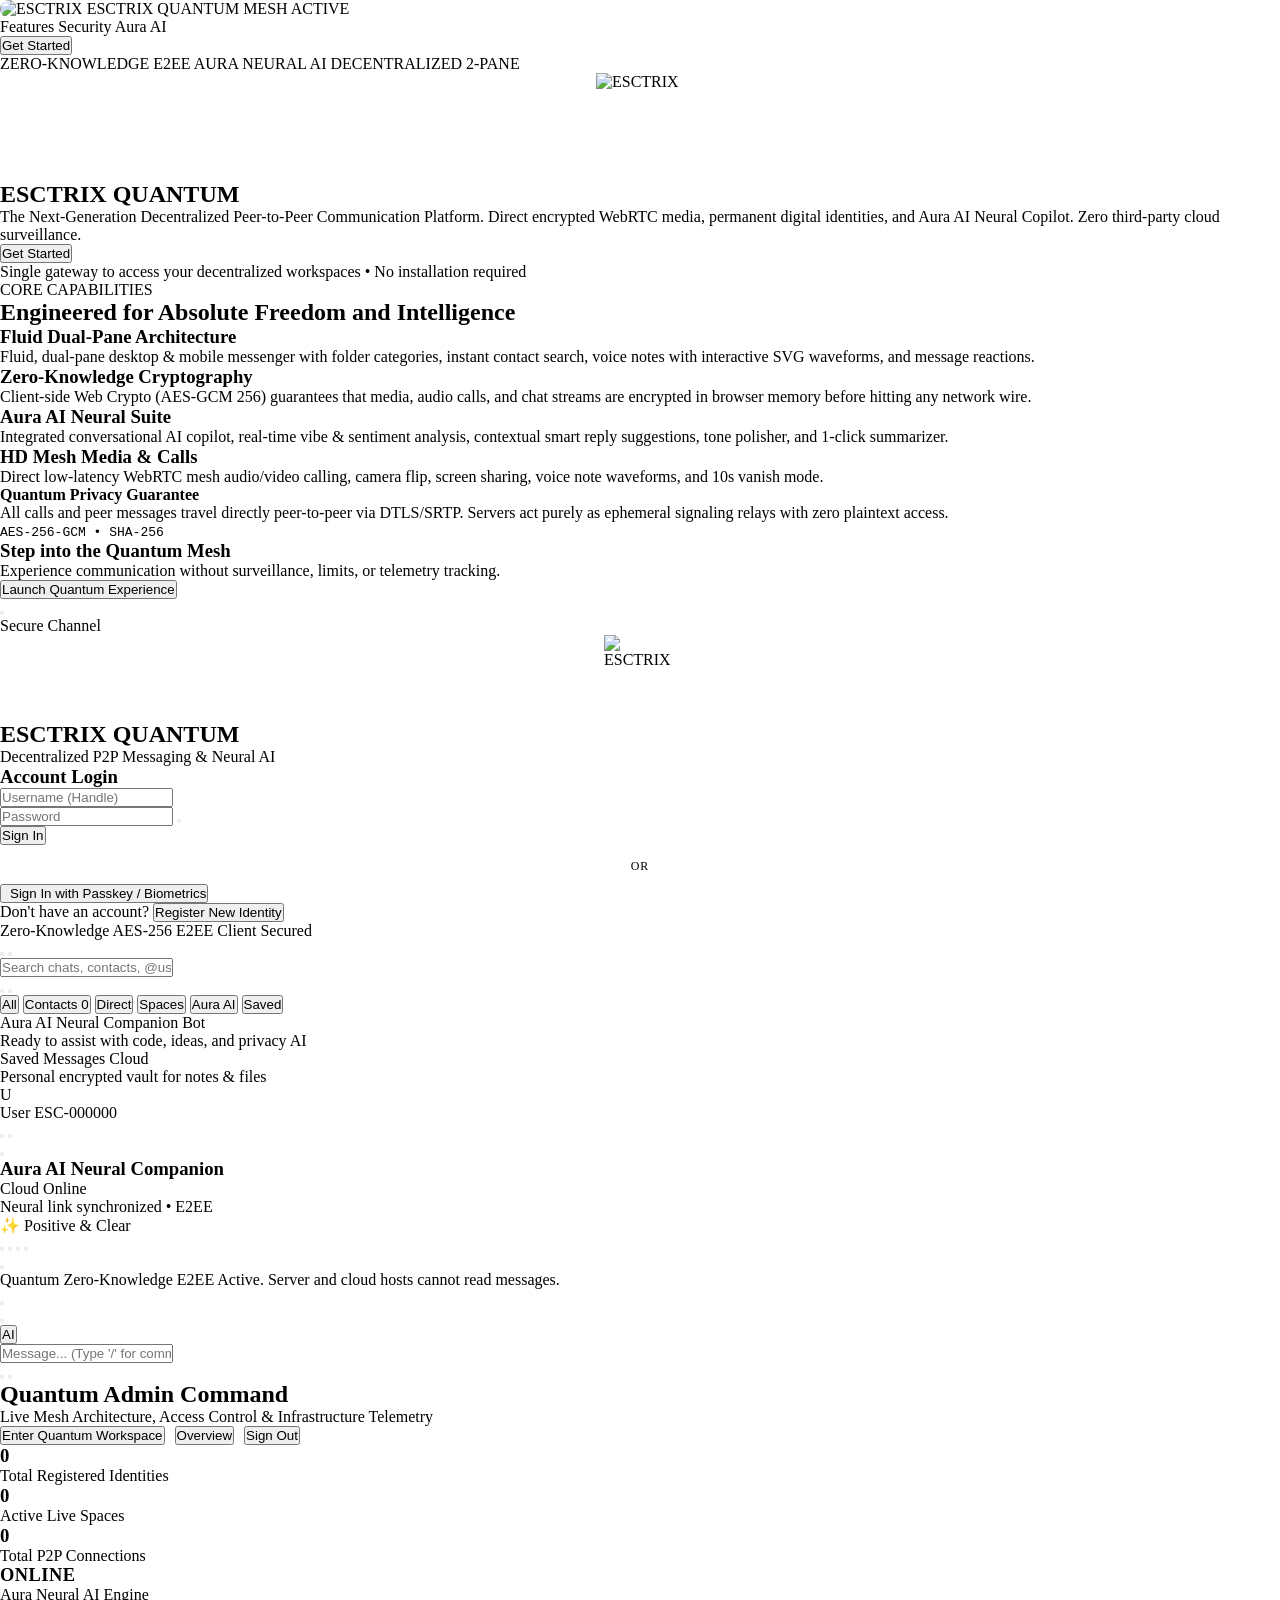
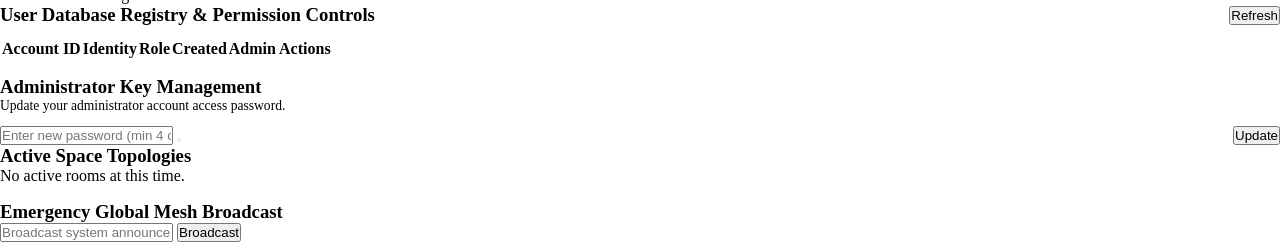
==== frontend/index.html @ 24b8091d "feat: automated instant DOM cache loading, cloud sync indicators, and 24/7 Render keep-alive workflo" ====
<!DOCTYPE html>
<html lang="en">
<head>
    <meta charset="UTF-8">
    <meta name="viewport" content="width=device-width, initial-scale=1.0, maximum-scale=1.0, user-scalable=no, viewport-fit=cover, interactive-widget=resizes-content">
    <title>ESCTRIX Quantum — Futuristic Decentralized P2P Messenger & AI Suite</title>
    <meta name="description" content="ESCTRIX Quantum: Futuristic decentralized peer-to-peer messaging, Zero-Knowledge E2EE, WebRTC audio/video calls, and Aura AI Neural Copilot.">
    <meta name="theme-color" content="#070b14">
    <meta name="apple-mobile-web-app-capable" content="yes">
    <meta name="apple-mobile-web-app-status-bar-style" content="black-translucent">

    <!-- Open Graph & Social Link Sharing Cards -->
    <meta property="og:type" content="website">
    <meta property="og:site_name" content="ESCTRIX Quantum">
    <meta property="og:url" content="https://esctrix.onrender.com/">
    <meta property="og:title" content="ESCTRIX Quantum — Futuristic Decentralized P2P Messenger & AI Suite">
    <meta property="og:description" content="Decentralized peer-to-peer messaging platform with Zero-Knowledge E2EE, WebRTC mesh media, and Aura AI Neural Copilot.">
    <meta property="og:image" content="https://esctrix.onrender.com/static/logo.png">

    <!-- Twitter / X Link Previews -->
    <meta name="twitter:card" content="summary_large_image">
    <meta name="twitter:title" content="ESCTRIX Quantum — Futuristic Decentralized P2P Messenger & AI Suite">
    <meta name="twitter:description" content="Decentralized peer-to-peer messaging platform with Zero-Knowledge E2EE, WebRTC mesh media, and Aura AI Neural Copilot.">
    <meta name="twitter:image" content="https://esctrix.onrender.com/static/logo.png">

    <link rel="stylesheet" href="/static/css/style.css?v=2.3.0">
    <link rel="manifest" href="/manifest.json">
    <script>
        /* ── Automated Self-Healing Cache Cleaner (Purges stale PWA cache on load) ── */
        (function() {
            var CURRENT_VER = '2.3.0-quantum';
            var lastVer = localStorage.getItem('esctrix_cache_ver');
            if (lastVer !== CURRENT_VER) {
                localStorage.setItem('esctrix_cache_ver', CURRENT_VER);
                if (window.caches) {
                    caches.keys().then(function(names) {
                        names.forEach(function(n) { caches.delete(n); });
                    });
                }
                if (navigator.serviceWorker) {
                    navigator.serviceWorker.getRegistrations().then(function(regs) {
                        regs.forEach(function(r) { r.unregister(); });
                    });
                }
            }
        })();
    </script>
    <script src="https://unpkg.com/@phosphor-icons/web"></script>
    <style>
        /* ── Critical In-Head Guard Styles (Prevents FOUC & oversize images) ── */
        *, *::before, *::after { box-sizing: border-box; margin: 0; padding: 0; scrollbar-width: none !important; }
        ::-webkit-scrollbar { display: none !important; width: 0 !important; }
        .hidden { display: none !important; }
        .custom-dialog-modal, .custom-context-menu, .incoming-call-modal, .media-preview-modal, .user-profile-modal, .settings-modal { display: none; }
        img { max-width: 100%; height: auto; }
        a { color: inherit; text-decoration: none; }
        .nav-brand-logo { width: 38px !important; height: 38px !important; border-radius: 10px; object-fit: cover; }
        .intro-logo-halo { width: 88px !important; height: 88px !important; margin: 0 auto 20px; }
        .intro-logo-img { width: 100% !important; height: 100% !important; object-fit: cover; }
        .auth-logo-halo { width: 72px !important; height: 72px !important; margin: 0 auto 14px; }
        .auth-logo-img { width: 100% !important; height: 100% !important; object-fit: cover; }
    </style>
</head>
<body class="quantum-body">
    <!-- Animated Cyber Background Mesh -->
    <div class="background-mesh">
        <div class="cyber-grid-canvas"></div>
        <div class="video-overlay-gradient"></div>
        <div class="blob blob-1"></div>
        <div class="blob blob-2"></div>
        <div class="blob blob-3"></div>
    </div>

    <!-- Global Toast Notification -->
    <div id="toast" class="toast hidden">
        <i class="ph ph-check-circle toast-icon"></i>
        <span id="toast-msg">Notification</span>
    </div>

    <!-- Hidden Media Elements for Calls -->
    <audio id="remote-audio" autoplay hidden></audio>

    <!-- ── Main App Shell ── -->
    <div class="quantum-app-shell">

        <!-- ══════════════════════════════════════════ -->
        <!-- SCREEN 0: INTRODUCTION / HERO SHOWCASE      -->
        <!-- ══════════════════════════════════════════ -->
        <section id="intro-screen" class="screen active">
            <div class="intro-container">
                
                <!-- Intro Navigation Bar -->
                <header class="intro-nav-bar">
                    <div class="intro-nav-brand">
                        <img src="/static/logo.png" alt="ESCTRIX" class="nav-brand-logo">
                        <span class="nav-brand-title">ESCTRIX <span class="quantum-gradient-text">QUANTUM</span></span>
                        <span class="nav-live-pill"><span class="presence-dot online"></span> MESH ACTIVE</span>
                    </div>
                    <div class="intro-nav-links">
                        <a href="#intro-features" class="intro-nav-link"><i class="ph ph-squares-four"></i> Features</a>
                        <a href="#intro-security" class="intro-nav-link"><i class="ph ph-shield-check"></i> Security</a>
                        <a href="#intro-ai" class="intro-nav-link"><i class="ph ph-sparkle"></i> Aura AI</a>
                    </div>
                    <div class="intro-nav-actions">
                        <button id="intro-nav-get-started-btn" class="btn primary-btn btn-sm">
                            <i class="ph ph-rocket-launch"></i> Get Started
                        </button>
                    </div>
                </header>

                <!-- Hero Section -->
                <div class="intro-hero-top">
                    <div class="intro-badge-row">
                        <span class="intro-pill-badge"><i class="ph ph-shield-check"></i> ZERO-KNOWLEDGE E2EE</span>
                        <span class="intro-pill-badge"><i class="ph ph-sparkle"></i> AURA NEURAL AI</span>
                        <span class="intro-pill-badge"><i class="ph ph-layout"></i> DECENTRALIZED 2-PANE</span>
                    </div>

                    <div class="intro-logo-halo">
                        <img src="/static/logo.png" alt="ESCTRIX" class="intro-logo-img">
                    </div>

                    <h1 class="intro-title">ESCTRIX <span class="quantum-gradient-text">QUANTUM</span></h1>
                    <p class="intro-subtitle">
                        The Next-Generation Decentralized Peer-to-Peer Communication Platform.
                        Direct encrypted WebRTC media, permanent digital identities, and Aura AI Neural Copilot.
                        Zero third-party cloud surveillance.
                    </p>

                    <!-- Active User Identity Card (Shown dynamically if authenticated) -->
                    <div id="intro-user-card" class="intro-user-card hidden">
                        <div class="intro-user-avatar" id="intro-user-avatar">U</div>
                        <div class="intro-user-meta">
                            <div class="intro-user-welcome">Active Identity Detected: <strong id="intro-user-displayname">User</strong> (<span id="intro-user-handle">@username</span>)</div>
                            <div class="intro-user-sub">Account ID: <code id="intro-user-accountid">ESC-000000</code> • Session Synchronized</div>
                        </div>
                    </div>

                    <!-- Main Gateway Action Group -->
                    <div class="intro-action-group">
                        <button id="intro-get-started-btn" class="btn primary-btn intro-btn-cta">
                            <i class="ph ph-rocket-launch"></i> <span id="intro-btn-label">Get Started</span>
                        </button>
                        <button id="intro-switch-account-btn" class="btn ghost-btn hidden" style="font-size:0.85rem;">
                            <i class="ph ph-arrows-left-right"></i> Switch Identity
                        </button>
                    </div>
                    <p class="intro-footnote">Single gateway to access your decentralized workspaces • No installation required</p>
                </div>

                <!-- Features Showcase Grid -->
                <div class="intro-section-title" id="intro-features">
                    <span class="badge-pill ai-badge">CORE CAPABILITIES</span>
                    <h2>Engineered for Absolute Freedom and Intelligence</h2>
                </div>

                <div class="intro-features-grid">
                    <div class="intro-feature-card">
                        <div class="feature-icon-box"><i class="ph ph-layout"></i></div>
                        <h3>Fluid Dual-Pane Architecture</h3>
                        <p>Fluid, dual-pane desktop & mobile messenger with folder categories, instant contact search, voice notes with interactive SVG waveforms, and message reactions.</p>
                    </div>
                    <div class="intro-feature-card">
                        <div class="feature-icon-box"><i class="ph ph-lock-key"></i></div>
                        <h3>Zero-Knowledge Cryptography</h3>
                        <p>Client-side Web Crypto (AES-GCM 256) guarantees that media, audio calls, and chat streams are encrypted in browser memory before hitting any network wire.</p>
                    </div>
                    <div class="intro-feature-card" id="intro-ai">
                        <div class="feature-icon-box"><i class="ph ph-sparkle"></i></div>
                        <h3>Aura AI Neural Suite</h3>
                        <p>Integrated conversational AI copilot, real-time vibe & sentiment analysis, contextual smart reply suggestions, tone polisher, and 1-click summarizer.</p>
                    </div>
                    <div class="intro-feature-card" id="intro-security">
                        <div class="feature-icon-box"><i class="ph ph-video-camera"></i></div>
                        <h3>HD Mesh Media & Calls</h3>
                        <p>Direct low-latency WebRTC mesh audio/video calling, camera flip, screen sharing, voice note waveforms, and 10s vanish mode.</p>
                    </div>
                </div>

                <!-- Security & Privacy Architecture Banner -->
                <div class="intro-security-banner">
                    <div class="security-banner-left">
                        <i class="ph ph-shield-check banner-icon"></i>
                        <div>
                            <h4>Quantum Privacy Guarantee</h4>
                            <p>All calls and peer messages travel directly peer-to-peer via DTLS/SRTP. Servers act purely as ephemeral signaling relays with zero plaintext access.</p>
                        </div>
                    </div>
                    <div class="security-banner-badge">
                        <code>AES-256-GCM • SHA-256</code>
                    </div>
                </div>

                <!-- Bottom CTA Footer -->
                <div class="intro-bottom-cta">
                    <h3>Step into the Quantum Mesh</h3>
                    <p>Experience communication without surveillance, limits, or telemetry tracking.</p>
                    <button id="intro-bottom-get-started-btn" class="btn primary-btn intro-btn-cta">
                        <i class="ph ph-rocket-launch"></i> Launch Quantum Experience
                    </button>
                </div>
            </div>
        </section>


        <!-- ══════════════════════════════════════════ -->
        <!-- SCREEN 1: AUTH SCREEN (User / Admin Login)  -->
        <!-- ══════════════════════════════════════════ -->
        <section id="login-screen" class="screen">
            <div class="auth-card glass-panel">
                <div class="auth-top-nav">
                    <button id="auth-back-to-intro-btn" class="icon-btn-round" title="Back to Overview">
                        <i class="ph ph-arrow-left"></i>
                    </button>
                    <div class="auth-top-badge">
                        <span class="presence-dot online"></span> Secure Channel
                    </div>
                </div>

                <div class="auth-brand">
                    <div class="auth-logo-halo">
                        <img src="/static/logo.png" alt="ESCTRIX" class="auth-logo-img">
                    </div>
                    <h2>ESCTRIX <span class="quantum-badge" id="auth-brand-badge">QUANTUM</span></h2>
                    <p id="auth-subtitle" class="muted">Decentralized P2P Messaging & Neural AI</p>
                </div>

                <div class="auth-form-container">
                    <h3 id="auth-title">Account Login</h3>

                    <div class="input-group" id="display-name-group" style="display:none;">
                        <i class="ph ph-identification-card input-icon"></i>
                        <input type="text" id="auth-displayname" placeholder="Enter Display Name" autocomplete="off" class="text-input">
                    </div>

                    <div class="input-group">
                        <i class="ph ph-user input-icon" id="auth-user-icon"></i>
                        <input type="text" id="auth-username" placeholder="Username (Handle)" autocomplete="off" class="text-input">
                    </div>

                    <div class="input-group pwd-input-group">
                        <i class="ph ph-lock-key input-icon"></i>
                        <input type="password" id="auth-password" placeholder="Password" autocomplete="off" class="text-input">
                        <button type="button" id="auth-pwd-toggle" class="pwd-toggle-btn" title="Show/Hide Password" aria-label="Show or hide password">
                            <i class="ph ph-eye"></i>
                        </button>
                    </div>

                    <button id="auth-submit-btn" class="btn primary-btn full-width">
                        <i class="ph ph-sign-in"></i> Sign In
                    </button>

                    <div class="auth-divider" style="display:flex; align-items:center; margin:14px 0 10px; color:var(--text-muted); font-size:0.75rem; text-transform:uppercase; letter-spacing:1px;">
                        <span style="flex:1; height:1px; background:rgba(255,255,255,0.08); margin-right:8px;"></span>
                        <span>OR</span>
                        <span style="flex:1; height:1px; background:rgba(255,255,255,0.08); margin-left:8px;"></span>
                    </div>

                    <button type="button" id="passkey-login-btn" class="btn secondary-btn full-width" style="display:flex; align-items:center; justify-content:center; gap:8px;">
                        <i class="ph ph-fingerprint" style="font-size:1.2rem; color:var(--accent);"></i> Sign In with Passkey / Biometrics
                    </button>

                    <div id="login-error" class="error-msg"></div>

                    <div class="auth-switch-bar" id="auth-switch-bar">
                        <span id="auth-toggle-msg">Don't have an account?</span>
                        <button id="auth-toggle" class="link-btn">Register New Identity</button>
                    </div>

                    <div class="auth-security-notice">
                        <i class="ph ph-shield-check"></i>
                        <span id="auth-security-text">Zero-Knowledge AES-256 E2EE Client Secured</span>
                    </div>
                </div>
            </div>
        </section>


        <!-- ══════════════════════════════════════════ -->
        <!-- SCREEN 2: DUAL-PANE WORKSPACE SHELL        -->
        <!-- ══════════════════════════════════════════ -->
        <section id="dashboard-screen" class="screen">
            <div class="quantum-shell telegram-shell glass-panel">

                <!-- ────────────────────────────────────── -->
                <!-- LEFT PANE: WORKSPACE SIDEBAR           -->
                <!-- ────────────────────────────────────── -->
                <aside class="quantum-sidebar telegram-sidebar" id="telegram-sidebar">
                    <!-- Sidebar Top Header -->
                    <div class="sidebar-header">
                        <button id="drawer-open-btn" class="icon-btn-round" title="Profile & Settings">
                            <i class="ph ph-list"></i>
                        </button>
                        <button id="nav-to-intro-btn" class="icon-btn-round" title="Project Overview / Intro">
                            <i class="ph ph-house"></i>
                        </button>

                        <div class="sidebar-search-box">
                            <i class="ph ph-magnifying-glass search-icon"></i>
                            <input type="text" id="chat-search-input" placeholder="Search chats, contacts, @users...">
                            <button id="search-clear-btn" class="search-clear-btn hidden"><i class="ph ph-x"></i></button>
                        </div>

                        <button id="sidebar-add-friend-btn" class="icon-btn-round accent-pulse" title="Find & Add Friends by Username">
                            <i class="ph ph-user-plus"></i>
                        </button>
                        <button id="new-space-btn" class="icon-btn-round accent" title="Host or Join Space">
                            <i class="ph ph-plus"></i>
                        </button>
                    </div>

                    <!-- Category Tabs (Workspace Folders) -->
                    <div class="quantum-folder-tabs telegram-folder-tabs">
                        <button class="folder-tab active" data-folder="all">All</button>
                        <button class="folder-tab" data-folder="contacts">Contacts <span id="contacts-count-badge" class="tab-count-badge">0</span></button>
                        <button class="folder-tab" data-folder="direct">Direct</button>
                        <button class="folder-tab" data-folder="spaces">Spaces</button>
                        <button class="folder-tab" data-folder="ai">Aura AI</button>
                        <button class="folder-tab" data-folder="saved">Saved</button>
                    </div>

                    <!-- Cloud Connection Notice Banner (when waking from sleep or offline) -->
                    <div id="cloud-connection-banner" class="cloud-connection-banner hidden">
                        <i class="ph ph-lightning pulse-fast"></i>
                        <span id="cloud-banner-msg">Connecting to Quantum Cloud Relay...</span>
                    </div>

                    <!-- Chat Threads List -->
                    <div class="chat-threads-container" id="chat-threads-list">
                        <!-- Pinned: Aura AI Companion Bot -->
                        <div class="chat-thread-item pinned active" id="thread-aura-ai" data-chat-type="ai">
                            <div class="thread-avatar-wrap ai-avatar-glow">
                                <div class="thread-avatar ai-avatar">
                                    <i class="ph ph-sparkle"></i>
                                </div>
                                <span class="presence-dot online"></span>
                            </div>
                            <div class="thread-info">
                                <div class="thread-top-line">
                                    <span class="thread-title">Aura AI Neural Companion</span>
                                    <span class="thread-time">Bot</span>
                                </div>
                                <div class="thread-bottom-line">
                                    <span class="thread-preview">Ready to assist with code, ideas, and privacy</span>
                                    <span class="badge-pill ai-badge">AI</span>
                                </div>
                            </div>
                        </div>

                        <!-- Pinned: Saved Messages (Personal Encrypted Cloud Vault) -->
                        <div class="chat-thread-item pinned" id="thread-saved-messages" data-chat-type="saved">
                            <div class="thread-avatar-wrap">
                                <div class="thread-avatar saved-avatar">
                                    <i class="ph ph-bookmark-simple"></i>
                                </div>
                            </div>
                            <div class="thread-info">
                                <div class="thread-top-line">
                                    <span class="thread-title">Saved Messages</span>
                                    <span class="thread-time">Cloud</span>
                                </div>
                                <div class="thread-bottom-line">
                                    <span class="thread-preview">Personal encrypted vault for notes & files</span>
                                    <i class="ph ph-lock-key" style="font-size:0.8rem; opacity:0.6;"></i>
                                </div>
                            </div>
                        </div>

                        <!-- Dynamic Conversations & Spaces inserted here by JS -->
                        <div id="dynamic-chat-threads"></div>
                    </div>

                    <!-- Sidebar Bottom Quick Bar -->
                    <div class="sidebar-footer">
                        <div class="user-chip" id="footer-user-chip">
                            <div class="user-avatar-small" id="footer-user-avatar">U</div>
                            <div class="user-chip-meta">
                                <span class="user-chip-name" id="footer-user-name">User</span>
                                <span class="user-chip-id" id="footer-user-id">ESC-000000</span>
                            </div>
                        </div>
                        <div class="footer-actions">
                            <button id="footer-settings-btn" class="footer-icon-btn advanced-settings-btn" title="Settings & Advanced Preferences">
                                <i class="ph ph-gear-six settings-gear-icon"></i>
                                <span class="settings-active-dot"></span>
                            </button>
                            <button id="cmd-palette-btn" class="footer-icon-btn" title="Command Palette (Ctrl+K)">
                                <i class="ph ph-command"></i>
                            </button>
                            <button id="admin-panel-btn" class="footer-icon-btn hidden" title="Admin Dashboard">
                                <i class="ph ph-shield-check"></i>
                            </button>
                        </div>
                    </div>
                </aside>


                <!-- ────────────────────────────────────── -->
                <!-- RIGHT PANE: MAIN CHAT INTERFACE       -->
                <!-- ────────────────────────────────────── -->
                <main class="quantum-chat-pane telegram-chat-pane" id="telegram-chat-pane">
                    
                    <!-- Chat View Top Header -->
                    <header class="chat-pane-header">
                        <div class="chat-header-left">
                            <button id="back-to-threads-btn" class="icon-btn-round mobile-back-btn" title="Back to Chats">
                                <i class="ph ph-arrow-left"></i>
                            </button>
                            <div class="chat-active-avatar-wrap">
                                <div class="chat-active-avatar" id="active-chat-avatar">
                                    <i class="ph ph-sparkle"></i>
                                </div>
                                <span class="presence-dot online" id="active-chat-dot"></span>
                            </div>
                            <div class="chat-header-meta">
                                <div class="chat-header-title-row">
                                    <h3 id="active-chat-name">Aura AI Neural Companion</h3>
                                    <div id="cloud-sync-pill" class="cloud-sync-pill connected" title="Cloud Relay Status">
                                        <span class="sync-dot"></span>
                                        <span id="cloud-sync-label">Cloud Online</span>
                                    </div>
                                </div>
                                <div class="chat-header-sub">
                                    <span id="active-chat-status" class="status-sub">Neural link synchronized • E2EE</span>
                                </div>
                            </div>
                        </div>

                        <div class="chat-header-right">
                            <!-- Real-time Sentiment / Vibe Badge -->
                            <div id="vibe-indicator-badge" class="vibe-badge" title="AI Real-Time Vibe & Sentiment">
                                <span id="vibe-emoji">✨</span>
                                <span id="vibe-text">Positive & Clear</span>
                            </div>

                            <button id="audio-call-btn" class="icon-btn-round" title="Start Audio Call">
                                <i class="ph ph-phone"></i>
                            </button>

                            <button id="video-call-btn" class="icon-btn-round" title="Start Video Call">
                                <i class="ph ph-video-camera"></i>
                            </button>

                            <button id="screen-share-btn" class="icon-btn-round" title="Share Screen">
                                <i class="ph ph-monitor-arrow-up"></i>
                            </button>

                            <button id="e2ee-verify-btn" class="icon-btn-round e2ee-btn" title="Zero-Knowledge E2EE Verification">
                                <i class="ph ph-shield-check"></i>
                            </button>

                            <div class="dropdown-wrap">
                                <button id="chat-menu-btn" class="icon-btn-round" title="Chat Options">
                                    <i class="ph ph-dots-three-vertical"></i>
                                </button>
                                <div id="chat-dropdown-menu" class="chat-dropdown hidden">
                                    <button id="menu-peer-profile-btn" class="dropdown-item">
                                        <i class="ph ph-user-circle"></i> <span>View Contact Profile</span>
                                    </button>
                                    <button id="menu-settings-btn" class="dropdown-item">
                                        <i class="ph ph-gear-six"></i> <span>Settings & Profile</span>
                                    </button>
                                    <div class="dropdown-divider" style="height:1px; background:var(--panel-border); margin:4px 0;"></div>
                                    <button id="menu-vanish-btn" class="dropdown-item">
                                        <i class="ph ph-ghost"></i> <span id="menu-vanish-label">Vanish Timer: Off</span>
                                    </button>
                                    <button id="menu-burn-btn" class="dropdown-item text-danger">
                                        <i class="ph ph-fire"></i> <span>Burn Space (Wipe Chat)</span>
                                    </button>
                                    <button id="menu-summarize-btn" class="dropdown-item">
                                        <i class="ph ph-list-bullets"></i> <span>AI Summarize Thread</span>
                                    </button>
                                    <button id="menu-export-btn" class="dropdown-item">
                                        <i class="ph ph-download-simple"></i> <span>Export Chat History</span>
                                    </button>
                                    <button id="menu-clear-btn" class="dropdown-item">
                                        <i class="ph ph-trash"></i> <span>Clear Local View</span>
                                    </button>
                                </div>
                            </div>
                        </div>
                    </header>

                    <!-- Chat Messages Stream -->
                    <div class="chat-messages-viewport" id="messages-viewport">
                        <div class="messages-list" id="messages-list">
                            <!-- Security Beacon Notice -->
                            <div class="message system-bubble">
                                <i class="ph ph-lock-key"></i>
                                <span>Quantum Zero-Knowledge E2EE Active. Server and cloud hosts cannot read messages.</span>
                            </div>
                        </div>

                        <!-- Chat Gating Shield Card (Gated until user is added as friend) -->
                        <div id="chat-gate-card" class="chat-gate-card hidden">
                            <div class="chat-gate-badge"><i class="ph ph-lock-key"></i> Direct Chat Protected</div>
                            <div class="chat-gate-avatar" id="chat-gate-avatar">?</div>
                            <h3 id="chat-gate-name">Peer</h3>
                            <span class="chat-gate-handle" id="chat-gate-handle">@username</span>
                            <p id="chat-gate-desc" class="chat-gate-desc">
                                To protect your privacy and prevent unsolicited messages, you must add this contact to your friends list before direct messaging and calling are unlocked.
                            </p>
                            <div class="chat-gate-actions">
                                <button id="chat-gate-add-btn" class="btn primary-btn pulse-glow">
                                    <i class="ph ph-user-plus"></i> Add Friend to Unlock
                                </button>
                                <button id="chat-gate-profile-btn" class="btn secondary-btn">
                                    <i class="ph ph-identification-card"></i> View Profile
                                </button>
                            </div>
                        </div>
                    </div>

                    <!-- Typing Waveform Indicator -->
                    <div id="typing-indicator" class="typing-indicator hidden">
                        <div class="typing-avatar" id="typing-avatar">P</div>
                        <span id="typing-name">Peer</span> is typing
                        <div class="typing-dots">
                            <span></span><span></span><span></span>
                        </div>
                    </div>

                    <!-- AI Contextual Smart Reply Chips -->
                    <div id="smart-replies" class="smart-replies-bar hidden"></div>

                    <!-- Voice Recording Overlay -->
                    <div id="voice-recording-bar" class="voice-recording-bar hidden">
                        <div class="voice-rec-left">
                            <div class="voice-rec-pulse"></div>
                            <span class="voice-rec-timer" id="voice-rec-timer">0:00</span>
                            <div class="voice-live-waveform">
                                <span></span><span></span><span></span><span></span><span></span>
                            </div>
                            <span class="voice-rec-status" id="voice-rec-status">Recording...</span>
                        </div>
                        <div class="voice-rec-actions">
                            <button id="voice-discard-btn" class="voice-action-btn discard" title="Discard / Cancel Note">
                                <i class="ph ph-trash"></i>
                            </button>
                            <button id="voice-pause-btn" class="voice-action-btn pause" title="Pause / Resume Recording">
                                <i class="ph ph-pause"></i>
                            </button>
                            <button id="voice-preview-btn" class="voice-action-btn preview hidden" title="Listen / Preview Audio">
                                <i class="ph ph-play"></i>
                            </button>
                            <button id="voice-send-btn" class="voice-action-btn send-voice" title="Send Voice Note">
                                <i class="ph ph-paper-plane-right"></i>
                            </button>
                        </div>
                    </div>

                    <!-- File Transfer Progress Bar -->
                    <div id="file-upload-progress" class="file-upload-progress hidden">
                        <div class="progress-label">
                            <span id="progress-filename" class="progress-fn">document.pdf</span>
                            <span id="progress-speed" class="progress-spd">0 KB/s</span>
                        </div>
                        <div class="progress-bar-track">
                            <div id="progress-bar-fill" class="progress-bar-fill"></div>
                        </div>
                        <span id="progress-percent" class="progress-pct">0%</span>
                    </div>

                    <!-- Quoted Message Reply Bar (WA / TG style) -->
                    <div id="reply-preview-bar" class="reply-preview-bar hidden">
                        <div class="reply-preview-border"></div>
                        <div class="reply-preview-content">
                            <span id="reply-preview-sender" class="reply-preview-sender">Replying to Peer</span>
                            <span id="reply-preview-text" class="reply-preview-text">Snippet text</span>
                        </div>
                        <button id="reply-cancel-btn" class="reply-cancel-btn" title="Cancel Reply"><i class="ph ph-x"></i></button>
                    </div>

                    <!-- Bottom Input Bar -->
                    <footer class="chat-input-footer">
                        <input type="file" id="file-input" style="display:none">

                        <!-- Attachment Tools Popover Trigger (IG / WA style) -->
                        <div class="attachment-tools-wrap">
                            <button id="file-btn" class="input-tool-btn" title="Attach Media or Documents">
                                <i class="ph ph-plus"></i>
                            </button>
                            <div id="attachment-popover" class="attachment-popover hidden">
                                <button class="attachment-popover-item" id="attach-media-btn">
                                    <div class="attach-icon-circle attach-media"><i class="ph ph-image"></i></div>
                                    <span>Photos & Videos</span>
                                </button>
                                <button class="attachment-popover-item" id="attach-doc-btn">
                                    <div class="attach-icon-circle attach-doc"><i class="ph ph-file-text"></i></div>
                                    <span>Document / File</span>
                                </button>
                                <button class="attachment-popover-item" id="attach-viewonce-btn">
                                    <div class="attach-icon-circle attach-viewonce"><i class="ph ph-lock-key"></i></div>
                                    <span>View-Once Media 🔒</span>
                                </button>
                                <button class="attachment-popover-item" id="attach-voice-btn">
                                    <div class="attach-icon-circle attach-voice"><i class="ph ph-microphone"></i></div>
                                    <span>Voice Message 🎙️</span>
                                </button>
                            </div>
                        </div>

                        <button id="emoji-picker-btn" class="input-tool-btn" title="Emoji Reactions">
                            <i class="ph ph-smiley"></i>
                        </button>

                        <!-- AI Tools Popover Trigger -->
                        <div class="ai-tools-wrap">
                            <button id="ai-assist-btn" class="ai-magic-btn" title="Aura AI Suite">
                                <i class="ph ph-magic-wand"></i>
                                <span class="ai-label">AI</span>
                            </button>
                            <div id="ai-tools-popover" class="ai-popover hidden">
                                <div class="ai-popover-header">
                                    <i class="ph ph-sparkle"></i> Aura AI Quantum Suite
                                </div>
                                <button class="ai-popover-item" id="ai-tool-polish">
                                    <i class="ph ph-pen-nib"></i>
                                    <div>
                                        <strong>Tone Polisher</strong>
                                        <p>Rewrite draft to Cyberpunk, Executive, or Friendly</p>
                                    </div>
                                </button>
                                <button class="ai-popover-item" id="ai-tool-translate">
                                    <i class="ph ph-translate"></i>
                                    <div>
                                        <strong>Polyglot Translator</strong>
                                        <p>Translate message into 12+ world languages</p>
                                    </div>
                                </button>
                                <button class="ai-popover-item" id="ai-tool-summarize">
                                    <i class="ph ph-list-bullets"></i>
                                    <div>
                                        <strong>Thread Summarizer</strong>
                                        <p>1-Click recap of conversation highlights</p>
                                    </div>
                                </button>
                                <button class="ai-popover-item" id="ai-tool-vibe">
                                    <i class="ph ph-wave-sine"></i>
                                    <div>
                                        <strong>Analyze Chat Vibe</strong>
                                        <p>Deep emotional & urgency sentiment scan</p>
                                    </div>
                                </button>
                            </div>
                        </div>

                        <div class="message-input-box">
                            <input type="text" id="message-input" placeholder="Message... (Type '/' for commands)" autocomplete="off">
                        </div>

                        <button id="voice-note-btn" class="input-tool-btn mic-btn" title="Record Voice Note">
                            <i class="ph ph-microphone"></i>
                        </button>

                        <button id="send-btn" class="send-btn-round" title="Send Message (Enter)">
                            <i class="ph ph-paper-plane-right"></i>
                        </button>
                    </footer>
                </main>
            </div>
        </section>


        <!-- ══════════════════════════════════════════ -->
        <!-- SCREEN 3: ADMIN MODERATION SCREEN         -->
        <!-- ══════════════════════════════════════════ -->
        <section id="admin-screen" class="screen">
            <div class="admin-shell">
                <div class="admin-top-bar">
                    <div>
                        <h2><i class="ph ph-shield-star" style="color:var(--primary)"></i> Quantum Admin Command</h2>
                        <p class="muted">Live Mesh Architecture, Access Control & Infrastructure Telemetry</p>
                    </div>
                    <div style="display:flex; gap:10px; align-items:center;">
                        <button id="admin-enter-chat-btn" class="btn primary-btn">
                            <i class="ph ph-chat-circle-dots"></i> Enter Quantum Workspace
                        </button>
                        <button id="admin-back-intro-btn" class="btn secondary-btn">
                            <i class="ph ph-house"></i> Overview
                        </button>
                        <button id="admin-logout-btn" class="btn danger-btn">
                            <i class="ph ph-power"></i> Sign Out
                        </button>
                    </div>
                </div>

                <div class="stats-grid">
                    <div class="stat-card">
                        <i class="ph ph-users" style="color:var(--accent)"></i>
                        <h3 id="stat-total-users">0</h3>
                        <p>Total Registered Identities</p>
                    </div>
                    <div class="stat-card">
                        <i class="ph ph-broadcast" style="color:var(--primary)"></i>
                        <h3 id="stat-active-hosts">0</h3>
                        <p>Active Live Spaces</p>
                    </div>
                    <div class="stat-card">
                        <i class="ph ph-plugs-connected" style="color:var(--success)"></i>
                        <h3 id="stat-total-connections">0</h3>
                        <p>Total P2P Connections</p>
                    </div>
                    <div class="stat-card">
                        <i class="ph ph-sparkle" style="color:var(--accent)"></i>
                        <h3 id="stat-ai-status" style="font-size:1.15rem; letter-spacing:0.5px;">ONLINE</h3>
                        <p>Aura Neural AI Engine</p>
                    </div>
                </div>

                <div class="admin-grid">
                    <div class="admin-panel" style="grid-column: span 2;">
                        <div style="display:flex; justify-content:space-between; align-items:center; margin-bottom:12px;">
                            <h3><i class="ph ph-address-book"></i> User Database Registry & Permission Controls</h3>
                            <button class="btn secondary-btn btn-sm" onclick="ESCTRIX.admin.fetchStats()"><i class="ph ph-arrows-clockwise"></i> Refresh</button>
                        </div>
                        <div class="table-wrap">
                            <table class="admin-table">
                                <thead>
                                    <tr>
                                        <th>Account ID</th>
                                        <th>Identity</th>
                                        <th>Role</th>
                                        <th>Created</th>
                                        <th style="text-align:right">Admin Actions</th>
                                    </tr>
                                </thead>
                                <tbody id="admin-users-tbody"></tbody>
                            </table>
                        </div>
                    </div>
                </div>

                <div class="admin-grid" style="margin-top:16px;">
                    <div class="admin-panel">
                        <h3><i class="ph ph-key"></i> Administrator Key Management</h3>
                        <p class="muted" style="font-size:0.85rem; margin-bottom:12px;">Update your administrator account access password.</p>
                        <div class="admin-pwd-row" style="display:flex; gap:8px; align-items:center;">
                            <div class="input-group pwd-input-group" style="flex:1; margin-bottom:0;">
                                <i class="ph ph-lock-key input-icon"></i>
                                <input type="password" id="admin-new-password-input" placeholder="Enter new password (min 4 chars)..." class="text-input">
                                <button type="button" id="admin-pwd-toggle" class="pwd-toggle-btn" title="Show/Hide Password" aria-label="Show or hide password">
                                    <i class="ph ph-eye"></i>
                                </button>
                            </div>
                            <button id="admin-change-pwd-btn" class="btn primary-btn"><i class="ph ph-check"></i> Update</button>
                        </div>
                    </div>

                    <div class="admin-panel">
                        <h3><i class="ph ph-broadcast"></i> Active Space Topologies</h3>
                        <ul id="admin-hosts-ul" class="hosts-list">
                            <li class="muted-li">No active rooms at this time.</li>
                        </ul>
                    </div>
                </div>

                <div class="admin-panel broadcast-panel" style="margin-top:16px;">
                    <h3><i class="ph ph-megaphone"></i> Emergency Global Mesh Broadcast</h3>
                    <div class="broadcast-row">
                        <input type="text" id="admin-broadcast-msg" placeholder="Broadcast system announcement to all active rooms..." class="text-input">
                        <button id="admin-broadcast-btn" class="btn warning-btn"><i class="ph ph-paper-plane-right"></i> Broadcast</button>
                    </div>
                </div>
            </div>
        </section>
    </div>


    <!-- ══════════════════════════════════════════ -->
    <!-- ══════════════════════════════════════════ -->
    <!-- QUANTUM USER PROFILE MODAL                 -->
    <!-- ══════════════════════════════════════════ -->
    <div id="user-profile-modal" class="modal hidden">
        <div class="modal-content glass-panel profile-modal-content">
            <div class="modal-top">
                <span class="badge-pill" id="up-badge"><i class="ph ph-user-check"></i> QUANTUM IDENTITY</span>
                <button id="user-profile-close-btn" class="icon-btn-round"><i class="ph ph-x"></i></button>
            </div>
            
            <div class="quantum-profile-card instagram-profile-card">
                <div class="profile-avatar-halo" id="up-avatar-halo">
                    <div class="profile-avatar-main" id="up-avatar">U</div>
                </div>
                <h2 class="profile-display-name" id="up-displayname">User Name</h2>
                <div class="profile-handle-row">
                    <span class="profile-handle" id="up-username">@username</span>
                    <span class="account-id-badge" id="up-account-id">ESC-000000</span>
                </div>
                <p class="profile-bio-text" id="up-bio">Decentralized & Quantum Secured 🚀</p>
                
                <!-- Peer Profile Action Rows -->
                <div id="up-peer-actions" class="up-actions-wrapper full-width">
                    <div class="profile-action-grid">
                        <button id="up-action-dm" class="btn primary-btn btn-sm">
                            <i class="ph ph-chat-circle-dots"></i> <span>Message</span>
                        </button>
                        <button id="up-action-voice" class="btn success-btn btn-sm">
                            <i class="ph ph-phone"></i> <span>Audio</span>
                        </button>
                        <button id="up-action-video" class="btn secondary-btn btn-sm">
                            <i class="ph ph-video-camera"></i> <span>Video</span>
                        </button>
                    </div>

                    <div class="profile-secondary-actions" style="margin-top:8px;">
                        <button id="up-action-add-contact" class="btn ghost-btn btn-sm full-width">
                            <i class="ph ph-user-plus"></i> <span id="up-add-contact-label">Add to Contacts</span>
                        </button>
                    </div>
                </div>

                <!-- Own Profile Action Row (When user views their own profile) -->
                <div id="up-own-actions" class="profile-secondary-actions full-width hidden">
                    <button id="up-own-edit-btn" class="btn primary-btn btn-sm full-width">
                        <i class="ph ph-gear-six"></i> Edit Profile & Settings
                    </button>
                </div>

                <div class="profile-secondary-actions full-width" style="margin-top:8px;">
                    <button id="up-action-share-qr" class="btn ghost-btn btn-sm full-width">
                        <i class="ph ph-qr-code"></i> View QR Nametag
                    </button>
                </div>
            </div>
        </div>
    </div>


    <!-- ══════════════════════════════════════════ -->
    <!-- QUANTUM FIND & ADD FRIENDS MODAL           -->
    <!-- ══════════════════════════════════════════ -->
    <div id="add-friend-modal" class="modal hidden">
        <div class="modal-content glass-panel add-friend-modal-content">
            <div class="modal-top">
                <div class="modal-header-title">
                    <i class="ph ph-user-plus" style="color:var(--accent); font-size:1.4rem;"></i>
                    <h3>Find & Add Friends</h3>
                </div>
                <button id="add-friend-close-btn" class="icon-btn-round"><i class="ph ph-x"></i></button>
            </div>
            
            <p class="muted" style="margin-bottom:14px; font-size:0.85rem; line-height:1.4;">
                Search registered users across the network by username or Quantum ID to add them to your contacts and chat instantly.
            </p>

            <div class="friend-search-bar">
                <i class="ph ph-magnifying-glass search-bar-icon"></i>
                <input type="text" id="add-friend-input" placeholder="Search by @username, name, or ESC ID..." autocomplete="off">
                <button id="add-friend-clear-btn" class="search-clear-btn hidden"><i class="ph ph-x"></i></button>
            </div>

            <!-- Live Search Results Container -->
            <div id="add-friend-results" class="friend-results-container">
                <div class="friend-search-placeholder">
                    <i class="ph ph-users-three" style="font-size:2.4rem; opacity:0.35; margin-bottom:8px; display:block;"></i>
                    <p>Enter a username above to find users</p>
                </div>
            </div>
        </div>
    </div>


    <!-- ══════════════════════════════════════════ -->
    <!-- FRIEND PROFILE PREVIEW & VERIFICATION CARD  -->
    <!-- ══════════════════════════════════════════ -->
    <div id="friend-profile-preview-modal" class="modal hidden">
        <div class="modal-content glass-panel friend-preview-content">
            <div class="friend-preview-banner">
                <div class="preview-badge"><i class="ph ph-shield-check"></i> Identity Verified</div>
                <button id="friend-preview-close-btn" class="icon-btn-round preview-close-btn"><i class="ph ph-x"></i></button>
            </div>
            
            <div class="friend-preview-body">
                <div class="friend-preview-avatar-halo" id="friend-preview-avatar-halo">
                    <div class="friend-preview-avatar" id="friend-preview-avatar">U</div>
                    <span class="preview-presence-dot online" id="friend-preview-presence"></span>
                </div>

                <div class="friend-preview-meta">
                    <h2 class="friend-preview-name" id="friend-preview-name">Display Name</h2>
                    <div class="friend-preview-sub">
                        <span class="friend-preview-handle" id="friend-preview-handle">@username</span>
                        <span class="friend-preview-id-chip" id="friend-preview-id">ESC-000000</span>
                    </div>
                </div>

                <div class="friend-preview-bio-box">
                    <p class="friend-preview-bio" id="friend-preview-bio">Quantum decentralized peer. Zero-knowledge encrypted.</p>
                </div>

                <!-- Network Capability Badges -->
                <div class="friend-preview-badges">
                    <span class="preview-cap-pill"><i class="ph ph-shield-check"></i> Zero-Knowledge E2EE</span>
                    <span class="preview-cap-pill"><i class="ph ph-phone-call"></i> P2P Audio/Video</span>
                    <span class="preview-cap-pill"><i class="ph ph-lightning"></i> Fast Mesh Relay</span>
                </div>

                <!-- Mutual / Added You Notice (Shown if this peer already added user) -->
                <div id="friend-preview-added-you-notice" class="friend-preview-alert hidden">
                    <i class="ph ph-sparkle"></i>
                    <span>This user has already added you! Tap <strong>Add Back</strong> to become mutual friends.</span>
                </div>

                <!-- Profile Action Buttons -->
                <div class="friend-preview-actions">
                    <button id="friend-preview-add-btn" class="btn primary-btn full-width pulse-glow">
                        <i class="ph ph-user-plus"></i> <span id="friend-preview-add-label">Add Friend</span>
                    </button>
                    <button id="friend-preview-chat-btn" class="btn secondary-btn full-width hidden">
                        <i class="ph ph-chat-circle-dots"></i> Message Friend
                    </button>
                </div>
            </div>
        </div>
    </div>


    <!-- ══════════════════════════════════════════ -->
    <!-- QUANTUM QR NAMETAG MODAL                   -->
    <!-- ══════════════════════════════════════════ -->
    <div id="qr-nametag-modal" class="modal hidden">
        <div class="modal-content glass-panel qr-nametag-content">
            <div class="modal-top">
                <h3><i class="ph ph-qr-code" style="color:var(--primary)"></i> Quantum Nametag</h3>
                <button id="qr-nametag-close-btn" class="icon-btn-round"><i class="ph ph-x"></i></button>
            </div>

            <div class="nametag-card" id="nametag-card">
                <div class="nametag-avatar" id="nametag-avatar">U</div>
                <h3 id="nametag-displayname">User Name</h3>
                <span class="nametag-handle" id="nametag-username">@username</span>
                
                <div class="nametag-qr-box">
                    <img id="nametag-qr-img" src="" alt="QR Nametag">
                </div>
                
                <div class="nametag-id-pill">
                    <i class="ph ph-fingerprint"></i> <span id="nametag-account-id">ESC-000000</span>
                </div>
                <p class="nametag-hint">Scan with any QR scanner to connect directly</p>
            </div>

            <div class="modal-actions" style="margin-top:16px; gap:10px;">
                <button id="nametag-copy-link-btn" class="btn primary-btn full-width">
                    <i class="ph ph-copy"></i> Copy Direct Handle Link
                </button>
            </div>
        </div>
    </div>


    <!-- ══════════════════════════════════════════ -->
    <!-- ADVANCED MULTI-TAB SETTINGS SUITE          -->
    <!-- ══════════════════════════════════════════ -->
    <div id="settings-suite-modal" class="modal hidden">
        <div class="modal-content settings-suite-content glass-panel">
            <div class="settings-modal-header">
                <div class="settings-header-left">
                    <button id="settings-back-btn" class="settings-back-btn hidden" title="Back to Settings Overview">
                        <i class="ph ph-caret-left"></i> <span>Settings</span>
                    </button>
                    <div class="settings-header-title">
                        <i class="ph ph-gear-six" id="settings-header-icon" style="color:var(--primary); font-size:1.4rem;"></i>
                        <h3 id="settings-header-text">Settings & Preferences</h3>
                    </div>
                </div>
                <button id="settings-close-btn" class="icon-btn-round"><i class="ph ph-x"></i></button>
            </div>

            <div class="settings-body-layout">
                <!-- Settings Left Nav Tabs (Quick navigation for wide screens) -->
                <nav class="settings-nav-pane">
                    <button class="settings-nav-btn active" data-tab="hub">
                        <i class="ph ph-squares-four"></i> Overview
                    </button>
                    <button class="settings-nav-btn" data-tab="profile">
                        <i class="ph ph-user-circle"></i> Profile & Identity
                    </button>
                    <button class="settings-nav-btn" data-tab="privacy">
                        <i class="ph ph-shield-check"></i> Privacy & Security
                    </button>
                    <button class="settings-nav-btn" data-tab="chats">
                        <i class="ph ph-paint-brush"></i> Chats & Wallpapers
                    </button>
                    <button class="settings-nav-btn" data-tab="notifications">
                        <i class="ph ph-bell-ringing"></i> Sounds & Alerts
                    </button>
                    <button class="settings-nav-btn" data-tab="storage">
                        <i class="ph ph-hard-drives"></i> Data & Storage
                    </button>
                    <button class="settings-nav-btn" data-tab="help" id="settings-help-tab-btn">
                        <i class="ph ph-headset"></i> Help & Contact
                    </button>
                    <button class="settings-nav-btn stealth-admin-tab hidden" data-tab="admin" id="settings-admin-tab-btn">
                        <i class="ph ph-shield-star"></i> Admin Console
                    </button>
                </nav>

                <!-- Settings Content Area -->
                <div class="settings-content-pane">
                    
                    <!-- ── ROOT HUB VIEW: Drill-down Category Menu ── -->
                    <div class="settings-tab-view active" id="tab-hub-view">
                        <div class="settings-hub-profile-card" id="hub-profile-card" data-tab="profile">
                            <div class="hub-avatar-wrap" id="hub-avatar-wrap">
                                <div class="hub-avatar" id="hub-avatar-display">U</div>
                            </div>
                            <div class="hub-profile-info">
                                <h3 id="hub-profile-name">User Name</h3>
                                <span class="hub-profile-handle" id="hub-profile-handle">@username</span>
                                <span class="hub-profile-id" id="hub-profile-id">ESC-000000</span>
                            </div>
                            <button class="hub-edit-btn" title="Edit Profile">
                                <span>Edit</span> <i class="ph ph-caret-right"></i>
                            </button>
                        </div>

                        <div class="settings-hub-options-list">
                            <button class="settings-hub-card" data-tab="profile">
                                <div class="hub-card-icon" style="background:linear-gradient(135deg, rgba(6,214,199,0.2), rgba(59,130,246,0.2)); color:var(--accent);">
                                    <i class="ph ph-user-circle"></i>
                                </div>
                                <div class="hub-card-details">
                                    <span class="hub-card-title">Profile & Identity</span>
                                    <span class="hub-card-desc">Display name, bio, futuristic avatar presets & QR nametag</span>
                                </div>
                                <i class="ph ph-caret-right hub-card-arrow"></i>
                            </button>

                            <button class="settings-hub-card" data-tab="privacy">
                                <div class="hub-card-icon" style="background:linear-gradient(135deg, rgba(139,92,246,0.2), rgba(236,72,153,0.2)); color:#a855f7;">
                                    <i class="ph ph-shield-check"></i>
                                </div>
                                <div class="hub-card-details">
                                    <span class="hub-card-title">Privacy & Security</span>
                                    <span class="hub-card-desc">4-Digit PIN screen lock, read receipts, stealth status, burn timer</span>
                                </div>
                                <i class="ph ph-caret-right hub-card-arrow"></i>
                            </button>

                            <button class="settings-hub-card" data-tab="chats">
                                <div class="hub-card-icon" style="background:linear-gradient(135deg, rgba(16,185,129,0.2), rgba(6,214,199,0.2)); color:#10b981;">
                                    <i class="ph ph-paint-brush"></i>
                                </div>
                                <div class="hub-card-details">
                                    <span class="hub-card-title">Chats & Aesthetics</span>
                                    <span class="hub-card-desc">Theme suite (6 cyber themes), wallpapers, bubble font size, send mode</span>
                                </div>
                                <i class="ph ph-caret-right hub-card-arrow"></i>
                            </button>

                            <button class="settings-hub-card" data-tab="notifications">
                                <div class="hub-card-icon" style="background:linear-gradient(135deg, rgba(245,158,11,0.2), rgba(239,68,68,0.2)); color:#f59e0b;">
                                    <i class="ph ph-bell-ringing"></i>
                                </div>
                                <div class="hub-card-details">
                                    <span class="hub-card-title">Sounds & Alerts</span>
                                    <span class="hub-card-desc">Synthesizer SFX, incoming call ringtones, system toasts</span>
                                </div>
                                <i class="ph ph-caret-right hub-card-arrow"></i>
                            </button>

                            <button class="settings-hub-card" data-tab="storage">
                                <div class="hub-card-icon" style="background:linear-gradient(135deg, rgba(59,130,246,0.2), rgba(99,102,241,0.2)); color:#3b82f6;">
                                    <i class="ph ph-hard-drives"></i>
                                </div>
                                <div class="hub-card-details">
                                    <span class="hub-card-title">Data & Storage</span>
                                    <span class="hub-card-desc">Encrypted local storage meter, cache clear, history reset</span>
                                </div>
                                <i class="ph ph-caret-right hub-card-arrow"></i>
                            </button>

                            <button class="settings-hub-card" data-tab="help">
                                <div class="hub-card-icon" style="background:linear-gradient(135deg, rgba(6,214,199,0.2), rgba(16,185,129,0.2)); color:var(--accent);">
                                    <i class="ph ph-headset"></i>
                                </div>
                                <div class="hub-card-details">
                                    <span class="hub-card-title">Help & Contact Support</span>
                                    <span class="hub-card-desc">Reach Admin Jeyakanthan at esctrix369@gmail.com for user requests & help</span>
                                </div>
                                <i class="ph ph-caret-right hub-card-arrow"></i>
                            </button>

                            <button class="settings-hub-card stealth-admin-tab hidden" data-tab="admin" id="settings-hub-admin-card">
                                <div class="hub-card-icon" style="background:linear-gradient(135deg, rgba(245,158,11,0.25), rgba(251,191,36,0.25)); color:#fbbf24;">
                                    <i class="ph ph-shield-star"></i>
                                </div>
                                <div class="hub-card-details">
                                    <span class="hub-card-title">Admin Command Console</span>
                                    <span class="hub-card-desc">Server telemetry, active mesh spaces, user management</span>
                                </div>
                                <i class="ph ph-caret-right hub-card-arrow"></i>
                            </button>
                        </div>
                    </div>

                    <!-- ── TAB 1: Profile & Identity ── -->
                    <div class="settings-tab-view" id="tab-profile-view">
                        <div class="settings-profile-preview">
                            <div class="settings-avatar-wrap" id="settings-avatar-halo">
                                <div class="settings-avatar" id="settings-avatar-text">U</div>
                                <button class="avatar-upload-btn" id="settings-avatar-upload-btn" title="Upload Profile Picture">
                                    <i class="ph ph-camera"></i>
                                </button>
                                <button class="avatar-cycle-btn" id="settings-avatar-cycle-btn" title="Cycle Color Theme">
                                    <i class="ph ph-palette"></i>
                                </button>
                                <input type="file" id="settings-avatar-file-input" accept="image/*" style="display:none;">
                            </div>
                            <div class="settings-profile-meta">
                                <h3 id="settings-meta-displayname">User Name</h3>
                                <span class="settings-meta-handle" id="settings-meta-username">@username</span>
                                <div class="account-id-chip">
                                    <code>ID: <span id="settings-meta-account-id">ESC-000000</span></code>
                                    <button class="copy-chip-btn" id="settings-copy-id-btn" title="Copy Account ID">
                                        <i class="ph ph-copy"></i>
                                    </button>
                                </div>
                            </div>
                        </div>

                        <!-- Accordion Option 1: Profile Identity Details -->
                        <div class="settings-accordion-item open">
                            <button class="settings-accordion-header" type="button">
                                <div class="acc-header-left">
                                    <i class="ph ph-identification-card acc-icon"></i>
                                    <div class="acc-titles">
                                        <strong>Profile Information</strong>
                                        <span class="acc-desc">Customize your public screen name and bio</span>
                                    </div>
                                </div>
                                <div class="acc-header-right">
                                    <i class="ph ph-caret-down acc-caret"></i>
                                </div>
                            </button>
                            <div class="settings-accordion-body">
                                <div class="settings-form-group">
                                    <label>Display Name</label>
                                    <input type="text" id="settings-input-displayname" class="text-input" placeholder="Enter your display name">
                                </div>

                                <div class="settings-form-group">
                                    <label>Bio / Status Line</label>
                                    <input type="text" id="settings-input-bio" class="text-input" placeholder="Your status or bio line">
                                </div>

                                <div class="settings-action-row" style="margin-top:12px;">
                                    <button id="settings-save-profile-btn" class="btn primary-btn">
                                        <i class="ph ph-floppy-disk"></i> Save Changes
                                    </button>
                                    <button id="settings-my-nametag-btn" class="btn secondary-btn">
                                        <i class="ph ph-qr-code"></i> My QR Nametag
                                    </button>
                                </div>
                            </div>
                        </div>

                        <!-- Accordion Option 2: Futuristic Avatar Presets -->
                        <div class="settings-accordion-item">
                            <button class="settings-accordion-header" type="button">
                                <div class="acc-header-left">
                                    <i class="ph ph-sparkle acc-icon"></i>
                                    <div class="acc-titles">
                                        <strong>Futuristic Avatar Presets</strong>
                                        <span class="acc-desc">Choose from high-tech cyber personas</span>
                                    </div>
                                </div>
                                <div class="acc-header-right">
                                    <i class="ph ph-caret-down acc-caret"></i>
                                </div>
                            </button>
                            <div class="settings-accordion-body">
                                <div style="display:flex; justify-content:space-between; align-items:center; margin-bottom:8px;">
                                    <span style="font-size:0.8rem; font-weight:600; color:var(--text-muted); text-transform:uppercase; letter-spacing:0.5px;">Pick a Cyber Preset:</span>
                                    <button id="settings-avatar-remove-btn" class="text-danger" style="background:none; border:none; font-size:0.75rem; cursor:pointer;" title="Reset to Initial Letter">
                                        <i class="ph ph-trash"></i> Reset to Initial
                                    </button>
                                </div>
                                <div class="avatar-preset-picker" id="avatar-preset-picker">
                                    <!-- Populated dynamically by JS -->
                                </div>
                            </div>
                        </div>
                    </div>

                    <!-- ── TAB 2: Privacy & Security ── -->
                    <div class="settings-tab-view" id="tab-privacy-view">
                        <!-- Accordion Option 1: Read Receipts & Last Seen -->
                        <div class="settings-accordion-item open">
                            <button class="settings-accordion-header" type="button">
                                <div class="acc-header-left">
                                    <i class="ph ph-eye acc-icon"></i>
                                    <div class="acc-titles">
                                        <strong>Presence & Read Receipts</strong>
                                        <span class="acc-desc">Control blue checkmarks and online visibility</span>
                                    </div>
                                </div>
                                <div class="acc-header-right">
                                    <i class="ph ph-caret-down acc-caret"></i>
                                </div>
                            </button>
                            <div class="settings-accordion-body">
                                <div class="settings-row">
                                    <div class="settings-row-info">
                                        <strong>Read Receipts (Blue Ticks ✓✓)</strong>
                                        <p class="muted">Show when messages have been opened and read.</p>
                                    </div>
                                    <label class="switch">
                                        <input type="checkbox" id="pref-read-receipts" checked>
                                        <span class="slider round"></span>
                                    </label>
                                </div>

                                <div class="settings-row" style="margin-top:10px;">
                                    <div class="settings-row-info">
                                        <strong>Last Seen / Online Status</strong>
                                        <p class="muted">Who can see your online status.</p>
                                    </div>
                                    <select id="pref-last-seen" class="settings-select">
                                        <option value="everyone">Everyone</option>
                                        <option value="contacts" selected>My Contacts Only</option>
                                        <option value="nobody">Nobody (Stealth)</option>
                                    </select>
                                </div>
                            </div>
                        </div>

                        <!-- Accordion Option 2: 4-Digit Passcode Screen Lock -->
                        <div class="settings-accordion-item">
                            <button class="settings-accordion-header" type="button">
                                <div class="acc-header-left">
                                    <i class="ph ph-lock-key acc-icon"></i>
                                    <div class="acc-titles">
                                        <strong>4-Digit Passcode Screen Lock</strong>
                                        <span class="acc-desc">Require PIN to open and blur workspace</span>
                                    </div>
                                </div>
                                <div class="acc-header-right">
                                    <i class="ph ph-caret-down acc-caret"></i>
                                </div>
                            </button>
                            <div class="settings-accordion-body">
                                <div class="settings-row">
                                    <div class="settings-row-info">
                                        <strong>Screen Lock Protection</strong>
                                        <p class="muted">Protect chats with instant blur when tab loses focus.</p>
                                    </div>
                                    <button id="setup-passcode-btn" class="btn secondary-btn btn-sm">
                                        <i class="ph ph-key"></i> <span id="passcode-status-label">Setup PIN</span>
                                    </button>
                                </div>
                            </div>
                        </div>

                        <!-- Accordion Option 3: Secret Chat Burn Timer -->
                        <div class="settings-accordion-item">
                            <button class="settings-accordion-header" type="button">
                                <div class="acc-header-left">
                                    <i class="ph ph-fire acc-icon"></i>
                                    <div class="acc-titles">
                                        <strong>Secret Chat Burn Timers</strong>
                                        <span class="acc-desc">Auto-expire and self-destruct messages after read</span>
                                    </div>
                                </div>
                                <div class="acc-header-right">
                                    <i class="ph ph-caret-down acc-caret"></i>
                                </div>
                            </button>
                            <div class="settings-accordion-body">
                                <div class="settings-row">
                                    <div class="settings-row-info">
                                        <strong>Default Vanish Duration</strong>
                                        <p class="muted">Self-destruct timer applied to private conversations.</p>
                                    </div>
                                    <select id="pref-burn-timer" class="settings-select">
                                        <option value="0">Off (Keep history)</option>
                                        <option value="5">5 Seconds (Ultra-Fast)</option>
                                        <option value="10">10 Seconds (Fast)</option>
                                        <option value="30">30 Seconds</option>
                                        <option value="view_once">View-Once 🔒 (Single View Auto-Burn)</option>
                                        <option value="60">1 Minute</option>
                                        <option value="3600">1 Hour</option>
                                        <option value="86400">24 Hours</option>
                                    </select>
                                </div>
                            </div>
                        </div>

                        <!-- Accordion Option: Biometric Passkey / WebAuthn -->
                        <div class="settings-accordion-item">
                            <button class="settings-accordion-header" type="button">
                                <div class="acc-header-left">
                                    <i class="ph ph-fingerprint acc-icon"></i>
                                    <div class="acc-titles">
                                        <strong>Biometric Passkey (WebAuthn)</strong>
                                        <span class="acc-desc">FaceID, TouchID, or Windows Hello instant sign-in</span>
                                    </div>
                                </div>
                                <div class="acc-header-right">
                                    <i class="ph ph-caret-down acc-caret"></i>
                                </div>
                            </button>
                            <div class="settings-accordion-body">
                                <div class="settings-row">
                                    <div class="settings-row-info">
                                        <strong>Hardware Device Passkey</strong>
                                        <p class="muted">Register this device for instant passwordless biometric sign-in.</p>
                                    </div>
                                    <button id="register-passkey-btn" class="btn secondary-btn btn-sm">
                                        <i class="ph ph-fingerprint"></i> <span id="passkey-status-label">Register Passkey</span>
                                    </button>
                                </div>
                            </div>
                        </div>

                        <!-- Accordion Option 4: Active Device Sessions -->
                        <div class="settings-accordion-item">
                            <button class="settings-accordion-header" type="button">
                                <div class="acc-header-left">
                                    <i class="ph ph-devices acc-icon"></i>
                                    <div class="acc-titles">
                                        <strong>Active Web Sessions</strong>
                                        <span class="acc-desc">View and manage connected devices</span>
                                    </div>
                                </div>
                                <div class="acc-header-right">
                                    <i class="ph ph-caret-down acc-caret"></i>
                                </div>
                            </button>
                            <div class="settings-accordion-body">
                                <div id="sessions-container" class="sessions-list">
                                    <div class="session-item current">
                                        <div class="session-icon"><i class="ph ph-desktop"></i></div>
                                        <div class="session-meta">
                                            <strong>Current Web Session (Active)</strong>
                                            <span class="muted" id="current-session-info">Quantum Web Engine • 127.0.0.1</span>
                                        </div>
                                        <span class="badge-pill active-badge">This Device</span>
                                    </div>
                                </div>
                                <button id="terminate-other-sessions-btn" class="btn danger-outline-btn btn-sm" style="margin-top:10px;">
                                    <i class="ph ph-power"></i> Terminate All Other Sessions
                                </button>
                            </div>
                        </div>
                    </div>

                    <!-- ── TAB 3: Chats & Wallpapers ── -->
                    <div class="settings-tab-view" id="tab-chats-view">
                        <!-- Accordion Option 1: App Theme Suite -->
                        <div class="settings-accordion-item open">
                            <button class="settings-accordion-header" type="button">
                                <div class="acc-header-left">
                                    <i class="ph ph-palette acc-icon"></i>
                                    <div class="acc-titles">
                                        <strong>App Aesthetic & Themes</strong>
                                        <span class="acc-desc">6 handcrafted cyberpunk color systems</span>
                                    </div>
                                </div>
                                <div class="acc-header-right">
                                    <i class="ph ph-caret-down acc-caret"></i>
                                </div>
                            </button>
                            <div class="settings-accordion-body">
                                <div class="theme-grid" id="theme-suite-grid">
                                    <div class="theme-card active" data-theme="cyber-obsidian">
                                        <div class="theme-swatch-preview">
                                            <div class="theme-dot" style="background:#060a12;"></div>
                                            <div class="theme-dot" style="background:#8b5cf6;"></div>
                                            <div class="theme-dot" style="background:#06d6c7;"></div>
                                        </div>
                                        <span>Cyber Obsidian</span>
                                    </div>
                                    <div class="theme-card" data-theme="midnight-titanium">
                                        <div class="theme-swatch-preview">
                                            <div class="theme-dot" style="background:#090e17;"></div>
                                            <div class="theme-dot" style="background:#3b82f6;"></div>
                                            <div class="theme-dot" style="background:#38bdf8;"></div>
                                        </div>
                                        <span>Midnight Titanium</span>
                                    </div>
                                    <div class="theme-card" data-theme="aurora-emerald">
                                        <div class="theme-swatch-preview">
                                            <div class="theme-dot" style="background:#03140f;"></div>
                                            <div class="theme-dot" style="background:#10b981;"></div>
                                            <div class="theme-dot" style="background:#34d399;"></div>
                                        </div>
                                        <span>Aurora Emerald</span>
                                    </div>
                                    <div class="theme-card" data-theme="solar-cyberpunk">
                                        <div class="theme-swatch-preview">
                                            <div class="theme-dot" style="background:#0f0a14;"></div>
                                            <div class="theme-dot" style="background:#ec4899;"></div>
                                            <div class="theme-dot" style="background:#f59e0b;"></div>
                                        </div>
                                        <span>Solar Cyberpunk</span>
                                    </div>
                                    <div class="theme-card" data-theme="oled-pitch">
                                        <div class="theme-swatch-preview">
                                            <div class="theme-dot" style="background:#000000;"></div>
                                            <div class="theme-dot" style="background:#a855f7;"></div>
                                            <div class="theme-dot" style="background:#06d6c7;"></div>
                                        </div>
                                        <span>OLED Pitch</span>
                                    </div>
                                    <div class="theme-card" data-theme="nebula-frost">
                                        <div class="theme-swatch-preview">
                                            <div class="theme-dot" style="background:#0e1626;"></div>
                                            <div class="theme-dot" style="background:#6366f1;"></div>
                                            <div class="theme-dot" style="background:#38bdf8;"></div>
                                        </div>
                                        <span>Nebula Frost</span>
                                    </div>
                                </div>
                            </div>
                        </div>

                        <!-- Accordion Option 2: Chat Wallpapers -->
                        <div class="settings-accordion-item">
                            <button class="settings-accordion-header" type="button">
                                <div class="acc-header-left">
                                    <i class="ph ph-image acc-icon"></i>
                                    <div class="acc-titles">
                                        <strong>Chat Wallpapers</strong>
                                        <span class="acc-desc">Atmospheric backdrop for active conversations</span>
                                    </div>
                                </div>
                                <div class="acc-header-right">
                                    <i class="ph ph-caret-down acc-caret"></i>
                                </div>
                            </button>
                            <div class="settings-accordion-body">
                                <div class="wallpaper-grid">
                                    <div class="wallpaper-card active" data-wallpaper="cyber-grid">
                                        <div class="wp-preview wp-cyber"></div>
                                        <span>Cyber Grid</span>
                                    </div>
                                    <div class="wallpaper-card" data-wallpaper="doodle-pattern">
                                        <div class="wp-preview wp-doodle"></div>
                                        <span>Quantum Doodle</span>
                                    </div>
                                    <div class="wallpaper-card" data-wallpaper="oled-black">
                                        <div class="wp-preview wp-oled"></div>
                                        <span>OLED Pitch Black</span>
                                    </div>
                                    <div class="wallpaper-card" data-wallpaper="emerald-matrix">
                                        <div class="wp-preview wp-emerald"></div>
                                        <span>Emerald Matrix</span>
                                    </div>
                                </div>
                            </div>
                        </div>

                        <!-- Accordion Option 3: Typing & Reading Behavior -->
                        <div class="settings-accordion-item">
                            <button class="settings-accordion-header" type="button">
                                <div class="acc-header-left">
                                    <i class="ph ph-text-aa acc-icon"></i>
                                    <div class="acc-titles">
                                        <strong>Input & Typography</strong>
                                        <span class="acc-desc">Enter-to-send key behavior and bubble font size</span>
                                    </div>
                                </div>
                                <div class="acc-header-right">
                                    <i class="ph ph-caret-down acc-caret"></i>
                                </div>
                            </button>
                            <div class="settings-accordion-body">
                                <div class="settings-row">
                                    <div class="settings-row-info">
                                        <strong>Press Enter to Send</strong>
                                        <p class="muted">Enter key sends message; Shift+Enter creates a new line.</p>
                                    </div>
                                    <label class="switch">
                                        <input type="checkbox" id="pref-enter-send" checked>
                                        <span class="slider round"></span>
                                    </label>
                                </div>

                                <div class="settings-row" style="margin-top:10px;">
                                    <div class="settings-row-info">
                                        <strong>Message Font Size</strong>
                                        <p class="muted">Adjust reading size of chat bubbles.</p>
                                    </div>
                                    <select id="pref-font-size" class="settings-select">
                                        <option value="small">Compact</option>
                                        <option value="medium" selected>Standard (15px)</option>
                                        <option value="large">Large (17px)</option>
                                    </select>
                                </div>
                            </div>
                        </div>
                    </div>

                    <!-- ── TAB 4: Sounds & Alerts ── -->
                    <div class="settings-tab-view" id="tab-notifications-view">
                        <div class="settings-accordion-item open">
                            <button class="settings-accordion-header" type="button">
                                <div class="acc-header-left">
                                    <i class="ph ph-speaker-high acc-icon"></i>
                                    <div class="acc-titles">
                                        <strong>Sound Effects & Ringtone</strong>
                                        <span class="acc-desc">Futuristic synthesized audio and call chimes</span>
                                    </div>
                                </div>
                                <div class="acc-header-right">
                                    <i class="ph ph-caret-down acc-caret"></i>
                                </div>
                            </button>
                            <div class="settings-accordion-body">
                                <div class="settings-row">
                                    <div class="settings-row-info">
                                        <strong>Synthesizer SFX Feedback</strong>
                                        <p class="muted">Sci-Fi audio tones for message send and receive.</p>
                                    </div>
                                    <label class="switch">
                                        <input type="checkbox" id="pref-sfx-toggle" checked>
                                        <span class="slider round"></span>
                                    </label>
                                </div>

                                <div class="settings-row" style="margin-top:10px;">
                                    <div class="settings-row-info">
                                        <strong>Incoming Call Ringtone</strong>
                                        <p class="muted">Melodic chime when receiving voice or video calls.</p>
                                    </div>
                                    <label class="switch">
                                        <input type="checkbox" id="pref-ringtone-toggle" checked>
                                        <span class="slider round"></span>
                                    </label>
                                </div>
                            </div>
                        </div>

                        <div class="settings-accordion-item">
                            <button class="settings-accordion-header" type="button">
                                <div class="acc-header-left">
                                    <i class="ph ph-bell-simple-ringing acc-icon"></i>
                                    <div class="acc-titles">
                                        <strong>Notification Banners</strong>
                                        <span class="acc-desc">System toast snippets & privacy mode</span>
                                    </div>
                                </div>
                                <div class="acc-header-right">
                                    <i class="ph ph-caret-down acc-caret"></i>
                                </div>
                            </button>
                            <div class="settings-accordion-body">
                                <div class="settings-row">
                                    <div class="settings-row-info">
                                        <strong>Show Message Previews</strong>
                                        <p class="muted">Display text snippets in notification toasts.</p>
                                    </div>
                                    <label class="switch">
                                        <input type="checkbox" id="pref-preview-toggle" checked>
                                        <span class="slider round"></span>
                                    </label>
                                </div>
                            </div>
                        </div>
                    </div>

                    <!-- ── TAB 5: Data & Storage ── -->
                    <div class="settings-tab-view" id="tab-storage-view">
                        <div class="settings-accordion-item open">
                            <button class="settings-accordion-header" type="button">
                                <div class="acc-header-left">
                                    <i class="ph ph-chart-pie acc-icon"></i>
                                    <div class="acc-titles">
                                        <strong>Encrypted Storage Breakdown</strong>
                                        <span class="acc-desc">Local client storage allocated for mesh data</span>
                                    </div>
                                </div>
                                <div class="acc-header-right">
                                    <i class="ph ph-caret-down acc-caret"></i>
                                </div>
                            </button>
                            <div class="settings-accordion-body">
                                <div class="storage-meter-card">
                                    <div class="storage-meta">
                                        <span>Local Encrypted Storage</span>
                                        <strong id="storage-usage-val">0.4 MB</strong>
                                    </div>
                                    <div class="progress-bar-track" style="margin:10px 0;">
                                        <div class="progress-bar-fill" id="storage-bar-fill" style="width:12%;"></div>
                                    </div>
                                    <span class="muted" style="font-size:0.8rem;">Stores encrypted contact keys, wallpapers, and cached audio notes locally.</span>
                                </div>
                            </div>
                        </div>

                        <div class="settings-accordion-item">
                            <button class="settings-accordion-header" type="button">
                                <div class="acc-header-left">
                                    <i class="ph ph-broom acc-icon"></i>
                                    <div class="acc-titles">
                                        <strong>Storage Maintenance</strong>
                                        <span class="acc-desc">Clear local cache or purge thread logs</span>
                                    </div>
                                </div>
                                <div class="acc-header-right">
                                    <i class="ph ph-caret-down acc-caret"></i>
                                </div>
                            </button>
                            <div class="settings-accordion-body">
                                <div class="settings-action-stack" style="gap:10px; display:flex; flex-direction:column;">
                                    <button id="clear-media-cache-btn" class="btn secondary-btn full-width">
                                        <i class="ph ph-broom"></i> Clear Cached Media & Voice Notes
                                    </button>
                                    <button id="clear-chat-history-btn" class="btn danger-outline-btn full-width">
                                        <i class="ph ph-trash"></i> Clear Local Conversation History
                                    </button>
                                </div>
                            </div>
                        </div>
                    </div>

                    <!-- ── TAB 6: Help & Contact Support ── -->
                    <div class="settings-tab-view" id="tab-help-view">
                        <!-- Admin Profile & Contact Card -->
                        <div class="help-admin-card glass-panel" style="background:linear-gradient(135deg, rgba(6,214,199,0.08), rgba(59,130,246,0.08)); border:1px solid rgba(6,214,199,0.25); border-radius:14px; padding:18px; margin-bottom:18px;">
                            <div style="display:flex; align-items:center; gap:16px; margin-bottom:14px;">
                                <div style="width:56px; height:56px; border-radius:16px; background:linear-gradient(135deg, var(--accent), var(--primary)); display:flex; align-items:center; justify-content:center; color:#0b0f19; font-size:1.8rem; font-weight:800; box-shadow:0 0 20px rgba(6,214,199,0.35); flex-shrink:0;">
                                    <i class="ph ph-shield-check"></i>
                                </div>
                                <div style="flex:1;">
                                    <div style="display:flex; align-items:center; gap:8px;">
                                        <h3 style="margin:0; font-size:1.15rem; font-weight:700; color:var(--text-bright);">Jeyakanthan</h3>
                                        <span style="font-size:0.68rem; font-weight:700; background:rgba(6,214,199,0.18); color:var(--accent); border:1px solid rgba(6,214,199,0.35); padding:2px 7px; border-radius:10px; text-transform:uppercase; letter-spacing:0.05em;">Lead Admin</span>
                                    </div>
                                    <span style="display:block; font-size:0.8rem; color:var(--text-muted); margin-top:2px;">
                                        Creator & System Administrator • ESCTRIX Quantum
                                    </span>
                                    <div style="display:flex; align-items:center; gap:6px; margin-top:6px; font-size:0.75rem; color:#10b981; font-weight:600;">
                                        <span style="width:7px; height:7px; border-radius:50%; background:#10b981; box-shadow:0 0 8px #10b981; display:inline-block;"></span>
                                        Available for user help, custom requests & direct inquiries
                                    </div>
                                </div>
                            </div>

                            <!-- Email Contact Info Pill -->
                            <div style="background:rgba(0,0,0,0.35); border:1px solid rgba(255,255,255,0.08); border-radius:10px; padding:10px 14px; display:flex; align-items:center; justify-content:space-between; flex-wrap:wrap; gap:10px;">
                                <div style="display:flex; align-items:center; gap:10px;">
                                    <i class="ph ph-envelope-simple" style="color:var(--accent); font-size:1.2rem;"></i>
                                    <div>
                                        <div style="font-size:0.7rem; text-transform:uppercase; color:var(--text-muted); font-weight:600; letter-spacing:0.05em;">Official Support Email</div>
                                        <span id="support-email-text" style="font-family:var(--font-mono); font-size:0.88rem; color:var(--text-bright); font-weight:600;">esctrix369@gmail.com</span>
                                    </div>
                                </div>
                                <div style="display:flex; align-items:center; gap:8px;">
                                    <button id="copy-support-email-btn" class="btn secondary-btn" style="padding:6px 12px; font-size:0.78rem;" title="Copy email address to clipboard">
                                        <i class="ph ph-copy"></i> Copy
                                    </button>
                                    <a href="mailto:esctrix369@gmail.com?subject=ESCTRIX%20User%20Support%20Request" class="btn primary-btn" style="padding:6px 14px; font-size:0.78rem; text-decoration:none; display:inline-flex; align-items:center; gap:6px;">
                                        <i class="ph ph-paper-plane-tilt"></i> Email Admin
                                    </a>
                                </div>
                            </div>
                        </div>

                        <!-- Quick Request / Help Form Accordion -->
                        <div class="settings-accordion-item open">
                            <button class="settings-accordion-header" type="button">
                                <div class="acc-header-left">
                                    <i class="ph ph-paper-plane-right acc-icon" style="color:var(--accent)"></i>
                                    <div class="acc-titles">
                                        <strong>Submit Support Request</strong>
                                        <span class="acc-desc">Compose an inquiry or feature request directly to Jeyakanthan</span>
                                    </div>
                                </div>
                                <div class="acc-header-right">
                                    <i class="ph ph-caret-down acc-caret"></i>
                                </div>
                            </button>
                            <div class="settings-accordion-body">
                                <div class="settings-form-group">
                                    <label>Request Category</label>
                                    <select id="support-request-category" class="text-input">
                                        <option value="General Help & Inquiries">General Help & Inquiries</option>
                                        <option value="1-on-1 Calling & Audio/Video Support">1-on-1 Calling & Audio/Video Support</option>
                                        <option value="Chat & Contacts Syncing">Chat & Contacts Syncing</option>
                                        <option value="Feature Request & Improvement">Feature Request & Improvement</option>
                                        <option value="Bug Report / Technical Issue">Bug Report / Technical Issue</option>
                                        <option value="Security & Encryption Question">Security & Encryption Question</option>
                                    </select>
                                </div>

                                <div class="settings-form-group">
                                    <label>Subject / Topic</label>
                                    <input type="text" id="support-request-subject" class="text-input" placeholder="e.g. Help with video calling over mobile network">
                                </div>

                                <div class="settings-form-group">
                                    <label>Your Message / Issue Details</label>
                                    <textarea id="support-request-message" class="text-input" rows="4" style="resize:vertical; min-height:85px;" placeholder="Describe how we can assist you..."></textarea>
                                </div>

                                <div style="display:flex; justify-content:flex-end; gap:10px; margin-top:12px;">
                                    <button id="support-submit-btn" class="btn primary-btn" style="display:flex; align-items:center; gap:6px;">
                                        <i class="ph ph-paper-plane-tilt"></i> Send to esctrix369@gmail.com
                                    </button>
                                </div>
                            </div>
                        </div>

                        <!-- FAQ & Self-Help Guides Accordion -->
                        <div class="settings-accordion-item">
                            <button class="settings-accordion-header" type="button">
                                <div class="acc-header-left">
                                    <i class="ph ph-book-open acc-icon" style="color:#a855f7;"></i>
                                    <div class="acc-titles">
                                        <strong>Frequently Asked Questions</strong>
                                        <span class="acc-desc">Instant answers to common platform questions</span>
                                    </div>
                                </div>
                                <div class="acc-header-right">
                                    <i class="ph ph-caret-down acc-caret"></i>
                                </div>
                            </button>
                            <div class="settings-accordion-body" style="font-size:0.85rem; line-height:1.6; color:var(--text-muted);">
                                <div style="margin-bottom:14px;">
                                    <strong style="color:var(--text-bright); display:block; margin-bottom:3px;">📞 How do I make 1-on-1 audio/video calls?</strong>
                                    Add the user to your Contacts first. Once added, open their chat thread and click the Phone or Video icon in the top header to initiate direct WebRTC calling.
                                </div>
                                <div style="margin-bottom:14px;">
                                    <strong style="color:var(--text-bright); display:block; margin-bottom:3px;">👥 How do I find and add friends?</strong>
                                    Click the Search bar or QR icon in the top navigation bar. Enter the user's `@username`, view their profile card, and click "Add Friend".
                                </div>
                                <div style="margin-bottom:14px;">
                                    <strong style="color:var(--text-bright); display:block; margin-bottom:3px;">🔒 Is my communication encrypted?</strong>
                                    Yes. ESCTRIX uses Zero-Knowledge end-to-end encryption with client-side WebRTC DTLS/SRTP media channels and AES-GCM 256-bit cryptography.
                                </div>
                                <div>
                                    <strong style="color:var(--text-bright); display:block; margin-bottom:3px;">🤖 How do I use Aura AI?</strong>
                                    Click on "Aura AI Neural Companion" in your chat list to ask coding questions, summarize messages, analyze sentiment, or translate text across languages.
                                </div>
                            </div>
                        </div>
                    </div>

                    <!-- ── TAB 7: Stealth Admin Console ── -->
                    <div class="settings-tab-view" id="tab-admin-view">
                        <div class="settings-accordion-item open">
                            <button class="settings-accordion-header" type="button">
                                <div class="acc-header-left">
                                    <i class="ph ph-shield-star acc-icon" style="color:var(--primary)"></i>
                                    <div class="acc-titles">
                                        <strong>Administrator Command Center</strong>
                                        <span class="acc-desc">Restricted portal for system telemetry and management</span>
                                    </div>
                                </div>
                                <div class="acc-header-right">
                                    <i class="ph ph-caret-down acc-caret"></i>
                                </div>
                            </button>
                            <div class="settings-accordion-body">
                                <p class="muted" style="font-size:0.85rem; margin-bottom:14px;">
                                    Full telemetry instrumentation, active peer spaces, and user administration are available in the master console.
                                </p>
                                <button id="settings-open-admin-screen-btn" class="btn primary-btn full-width">
                                    <i class="ph ph-shield-star"></i> Open Full Admin Command Portal
                                </button>
                            </div>
                        </div>
                    </div>

                </div>
            </div>

            <!-- Settings Footer -->
            <div class="settings-footer">
                <button id="settings-logout-btn" class="btn danger-btn btn-sm">
                    <i class="ph ph-power"></i> Log Out
                </button>
            </div>
        </div>
    </div>


    <!-- ══════════════════════════════════════════ -->
    <!-- PASSCODE SCREEN LOCK OVERLAY               -->
    <!-- ══════════════════════════════════════════ -->
    <div id="passcode-lock-overlay" class="passcode-overlay hidden">
        <div class="passcode-card glass-panel">
            <div class="passcode-icon">
                <i class="ph ph-lock-key"></i>
            </div>
            <h2>Quantum Screen Lock</h2>
            <p class="muted">Enter your 4-digit security PIN to unlock session</p>
            
            <div class="pin-dots-row" id="pin-dots-row">
                <span class="pin-dot"></span>
                <span class="pin-dot"></span>
                <span class="pin-dot"></span>
                <span class="pin-dot"></span>
            </div>

            <div class="pin-keypad">
                <button class="pin-key" data-digit="1">1</button>
                <button class="pin-key" data-digit="2">2</button>
                <button class="pin-key" data-digit="3">3</button>
                <button class="pin-key" data-digit="4">4</button>
                <button class="pin-key" data-digit="5">5</button>
                <button class="pin-key" data-digit="6">6</button>
                <button class="pin-key" data-digit="7">7</button>
                <button class="pin-key" data-digit="8">8</button>
                <button class="pin-key" data-digit="9">9</button>
                <button class="pin-key clear" id="pin-clear-btn"><i class="ph ph-backspace"></i></button>
                <button class="pin-key" data-digit="0">0</button>
                <button class="pin-key unlock" id="pin-enter-btn"><i class="ph ph-check"></i></button>
            </div>

            <div id="pin-error-msg" class="error-msg" style="margin-top:10px;"></div>
        </div>
    </div>


    <!-- ══════════════════════════════════════════ -->
    <!-- NEW SPACE / DIRECT CONNECT MODAL           -->
    <!-- ══════════════════════════════════════════ -->
    <div id="new-space-modal" class="modal hidden">
        <div class="modal-content glass-panel" style="max-width:440px;">
            <div class="modal-top">
                <h3><i class="ph ph-broadcast" style="color:var(--primary)"></i> Connect to P2P Space</h3>
                <button id="new-space-close-btn" class="icon-btn-round"><i class="ph ph-x"></i></button>
            </div>

            <div class="tab-bar">
                <button id="tab-host" class="tab-btn active-tab"><i class="ph ph-broadcast"></i> Host Space</button>
                <button id="tab-join" class="tab-btn"><i class="ph ph-link-simple"></i> Join Space</button>
            </div>

            <!-- Host Setup View -->
            <div id="host-setup" class="space-tab-pane">
                <p class="muted">Start a secure peer-to-peer room with custom name & PIN.</p>
                <div class="input-group" style="margin-top:14px;">
                    <i class="ph ph-text-t input-icon"></i>
                    <input type="text" id="host-space-name" placeholder="Space Name (e.g. CyberRoom)" autocomplete="off" class="text-input">
                </div>
                <div class="input-group">
                    <i class="ph ph-key input-icon"></i>
                    <input type="text" id="host-pin" maxlength="4" placeholder="Optional 4-Digit PIN" autocomplete="off" class="text-input">
                </div>
                <button id="start-host-btn" class="btn primary-btn full-width" style="margin-top:12px;">
                    <i class="ph ph-rocket-launch"></i> Launch Space
                </button>
                <div id="host-error" class="error-msg"></div>
            </div>

            <!-- Host Waiting View (Active Space) -->
            <div id="host-waiting" class="space-tab-pane" style="display:none; text-align:center;">
                <h4 style="color:var(--success)">Your Space is Active</h4>
                <p class="muted">Share the QR code or your space name with peers.</p>
                <div class="qr-container">
                    <img id="qr-code-img" src="" alt="QR Code">
                </div>
                <div class="pin-display">
                    <span class="pin-label">Room PIN</span>
                    <div class="pin-code" id="display-pin">----</div>
                </div>
                <p class="muted" style="margin-top:10px; font-size:0.85rem;">Space: <strong id="my-space-name" style="color:var(--accent)"></strong></p>
                <button id="stop-host-btn" class="btn danger-outline-btn full-width" style="margin-top:14px;">
                    <i class="ph ph-x-circle"></i> Close Space
                </button>
            </div>

            <!-- Join Space View -->
            <div id="client-setup" class="space-tab-pane" style="display:none;">
                <p class="muted">Enter space name or peer account handle to join.</p>
                <div class="input-group" style="margin-top:14px;">
                    <i class="ph ph-users input-icon"></i>
                    <input type="text" id="join-space-name" placeholder="Space Name or Account ID" autocomplete="off" class="text-input">
                </div>
                <div class="input-group">
                    <i class="ph ph-key input-icon"></i>
                    <input type="text" id="join-pin" maxlength="4" placeholder="Host PIN (If required)" autocomplete="off" class="text-input">
                </div>
                <button id="connect-btn" class="btn primary-btn full-width" style="margin-top:12px;">
                    <i class="ph ph-plugs-connected"></i> Connect
                </button>
                <div id="auth-error" class="error-msg"></div>
            </div>
        </div>
    </div>


    <!-- ══════════════════════════════════════════ -->
    <!-- INTERACTIVE COMMAND PALETTE (Ctrl+K or /)  -->
    <!-- ══════════════════════════════════════════ -->
    <div id="cmd-palette-modal" class="modal hidden">
        <div class="modal-content cmd-palette-content glass-panel">
            <div class="cmd-input-row">
                <i class="ph ph-command"></i>
                <input type="text" id="cmd-palette-input" placeholder="Type a command or search action (/ai, /call, /polish, /burn)...">
                <button id="cmd-palette-close" class="icon-btn-round"><i class="ph ph-x"></i></button>
            </div>
            <div class="cmd-list" id="cmd-list">
                <div class="cmd-item" data-cmd="/ai">
                    <i class="ph ph-sparkle"></i>
                    <div class="cmd-item-info">
                        <strong>/ai [prompt]</strong>
                        <span>Ask Aura AI anything right here</span>
                    </div>
                    <span class="cmd-badge">Prompt</span>
                </div>
                <div class="cmd-item" data-cmd="/polish">
                    <i class="ph ph-pen-nib"></i>
                    <div class="cmd-item-info">
                        <strong>/polish [text]</strong>
                        <span>Rewrite draft to Cyberpunk or Executive</span>
                    </div>
                    <span class="cmd-badge">Rewrite</span>
                </div>
                <div class="cmd-item" data-cmd="/translate">
                    <i class="ph ph-translate"></i>
                    <div class="cmd-item-info">
                        <strong>/translate [lang]</strong>
                        <span>Instant multi-language translation</span>
                    </div>
                    <span class="cmd-badge">Language</span>
                </div>
                <div class="cmd-item" data-cmd="/summarize">
                    <i class="ph ph-list-bullets"></i>
                    <div class="cmd-item-info">
                        <strong>/summarize</strong>
                        <span>Generate bullet-point recap of chat</span>
                    </div>
                    <span class="cmd-badge">AI</span>
                </div>
                <div class="cmd-item" data-cmd="/call">
                    <i class="ph ph-phone"></i>
                    <div class="cmd-item-info">
                        <strong>/call</strong>
                        <span>Initiate WebRTC audio or video call</span>
                    </div>
                    <span class="cmd-badge">P2P</span>
                </div>
                <div class="cmd-item" data-cmd="/vanish">
                    <i class="ph ph-ghost"></i>
                    <div class="cmd-item-info">
                        <strong>/vanish</strong>
                        <span>Toggle 10-second self-destructing messages</span>
                    </div>
                    <span class="cmd-badge">Privacy</span>
                </div>
                <div class="cmd-item" data-cmd="/burn">
                    <i class="ph ph-fire"></i>
                    <div class="cmd-item-info">
                        <strong>/burn</strong>
                        <span>Permanently wipe chat history for all</span>
                    </div>
                    <span class="cmd-badge danger">Wipe</span>
                </div>
                <div class="cmd-item" data-cmd="/export">
                    <i class="ph ph-download-simple"></i>
                    <div class="cmd-item-info">
                        <strong>/export</strong>
                        <span>Export encrypted chat log to JSON</span>
                    </div>
                    <span class="cmd-badge">Backup</span>
                </div>
            </div>
        </div>
    </div>


    <!-- ══════════════════════════════════════════ -->
    <!-- AI TONE POLISHER MODAL                     -->
    <!-- ══════════════════════════════════════════ -->
    <div id="ai-polish-modal" class="modal hidden">
        <div class="modal-content glass-panel" style="max-width:440px;">
            <div class="modal-top">
                <h3><i class="ph ph-pen-nib" style="color:var(--primary)"></i> Aura AI Tone Polisher</h3>
                <button id="ai-polish-close-btn" class="icon-btn-round"><i class="ph ph-x"></i></button>
            </div>
            <div class="polish-form">
                <label>Draft Message</label>
                <textarea id="ai-polish-input" rows="3" class="text-input" placeholder="Type or paste draft here..."></textarea>

                <label style="margin-top:12px;">Choose Target Tone</label>
                <div class="tone-buttons-grid">
                    <button class="tone-btn active" data-tone="cyberpunk">⚡ Cyberpunk</button>
                    <button class="tone-btn" data-tone="executive">👔 Executive</button>
                    <button class="tone-btn" data-tone="friendly">✨ Friendly</button>
                    <button class="tone-btn" data-tone="concise">🎯 Concise</button>
                </div>

                <div id="ai-polish-output-wrap" class="hidden" style="margin-top:14px;">
                    <label>Polished Result</label>
                    <div class="polished-result-box" id="ai-polish-output"></div>
                    <button id="apply-polished-btn" class="btn primary-btn full-width" style="margin-top:8px;">
                        <i class="ph ph-check"></i> Insert into Chat Input
                    </button>
                </div>

                <button id="execute-polish-btn" class="btn primary-btn full-width" style="margin-top:12px;">
                    <i class="ph ph-magic-wand"></i> Transform Tone
                </button>
            </div>
        </div>
    </div>


    <!-- ══════════════════════════════════════════ -->
    <!-- AI TRANSLATION MODAL                       -->
    <!-- ══════════════════════════════════════════ -->
    <div id="ai-translate-modal" class="modal hidden">
        <div class="modal-content glass-panel" style="max-width:420px;">
            <div class="modal-top">
                <h3><i class="ph ph-translate" style="color:var(--accent)"></i> Polyglot Translator</h3>
                <button id="ai-translate-close-btn" class="icon-btn-round"><i class="ph ph-x"></i></button>
            </div>
            <div class="translate-form">
                <label>Target Language</label>
                <select id="translate-lang-select" class="text-input" style="margin-bottom:12px;">
                    <option value="es">Spanish (Español)</option>
                    <option value="fr">French (Français)</option>
                    <option value="de">German (Deutsch)</option>
                    <option value="ta">Tamil (தமிழ்)</option>
                    <option value="hi">Hindi (हिन्दी)</option>
                    <option value="ja">Japanese (日本語)</option>
                    <option value="zh">Chinese (中文)</option>
                    <option value="ar">Arabic (العربية)</option>
                    <option value="ru">Russian (Русский)</option>
                    <option value="pt">Portuguese (Português)</option>
                    <option value="it">Italian (Italiano)</option>
                    <option value="en">English</option>
                </select>

                <label>Text to Translate</label>
                <textarea id="ai-translate-input" rows="3" class="text-input" placeholder="Type text to translate..."></textarea>

                <div id="ai-translate-output-wrap" class="hidden" style="margin-top:14px;">
                    <label>Translation</label>
                    <div class="polished-result-box" id="ai-translate-output"></div>
                    <button id="apply-translated-btn" class="btn primary-btn full-width" style="margin-top:8px;">
                        <i class="ph ph-paper-plane-right"></i> Send Translated
                    </button>
                </div>

                <button id="execute-translate-btn" class="btn primary-btn full-width" style="margin-top:12px;">
                    <i class="ph ph-translate"></i> Translate
                </button>
            </div>
        </div>
    </div>


    <!-- ══════════════════════════════════════════ -->
    <!-- WEBRTC VIDEO CALL OVERLAY                  -->
    <!-- ══════════════════════════════════════════ -->
    <div id="video-overlay" class="video-overlay hidden">
        <div id="group-video-grid" class="group-video-grid" data-count="0"></div>
        <video id="local-video" class="local-video" autoplay playsinline muted></video>
        
        <div class="video-info-bar">
            <span id="video-peer-name">Peer</span>
            <span class="call-duration" id="call-timer">00:00</span>
            <button id="e2ee-call-verify-btn" class="icon-btn" title="Verify Security" style="margin-left:auto; background:rgba(16,185,129,0.15); color:#10b981; border:1px solid rgba(16,185,129,0.3); width:34px; height:34px; font-size:0.95rem;">
                <i class="ph ph-shield-check"></i>
            </button>
            <button id="call-minimize-btn" class="icon-btn" title="Minimize Call (Picture-in-Picture)" style="background:rgba(255,255,255,0.12); color:#fff; border:1px solid rgba(255,255,255,0.2); width:34px; height:34px; font-size:0.95rem;">
                <i class="ph ph-arrows-in-simple"></i>
            </button>
        </div>

        <!-- Outgoing Call / Ringing Card (WA / TG / IG style) -->
        <div id="outgoing-call-card" class="outgoing-call-card hidden">
            <div class="outgoing-avatar-wrap">
                <div class="outgoing-ripple ring-1"></div>
                <div class="outgoing-ripple ring-2"></div>
                <div class="outgoing-avatar" id="outgoing-avatar">P</div>
            </div>
            <h3 id="outgoing-peer-name" class="outgoing-peer-name">Peer</h3>
            <span id="outgoing-status" class="outgoing-status">Calling...</span>
            <div class="outgoing-encryption-badge">
                <i class="ph ph-shield-check"></i> Zero-Knowledge E2EE Mesh Stream
            </div>
        </div>

        <div class="video-controls">
            <button id="switch-speaker-btn" class="vc-btn" title="Toggle Speaker"><i class="ph ph-speaker-high"></i></button>
            <button id="mute-btn" class="vc-btn" title="Mute/Unmute Mic"><i class="ph ph-microphone"></i></button>
            <button id="cam-off-btn" class="vc-btn" title="Camera On/Off"><i class="ph ph-video-camera"></i></button>
            <button id="switch-cam-btn" class="vc-btn" title="Flip Camera"><i class="ph ph-camera-rotate"></i></button>
            <button id="call-screen-share-btn" class="vc-btn" title="Screen Share"><i class="ph ph-monitor-arrow-up"></i></button>
            <button id="incall-chat-btn" class="vc-btn" title="In-Call Chat"><i class="ph ph-chat-circle-dots"></i></button>
            <button id="end-video-call-btn" class="vc-btn end-call-btn" title="End Call"><i class="ph ph-phone-x"></i></button>
        </div>

        <!-- In-Call Chat Drawer -->
        <div id="incall-chat-panel" class="incall-chat-panel hidden">
            <div class="incall-chat-header">
                <span><i class="ph ph-chat-circle-dots"></i> In-Call Chat</span>
                <button id="incall-chat-close" class="incall-close-btn" title="Close"><i class="ph ph-x"></i></button>
            </div>
            <div class="incall-messages" id="incall-messages"></div>
            <div class="incall-input-row">
                <input type="text" id="incall-message-input" placeholder="Type a message..." autocomplete="off">
                <button id="incall-send-btn" class="vc-btn incall-send" title="Send"><i class="ph ph-paper-plane-right"></i></button>
            </div>
        </div>
    </div>

    <!-- Floating Picture-in-Picture Call Pill (WA / TG / IG style) -->
    <div id="call-pip-pill" class="call-pip-pill hidden">
        <div class="pip-avatar-wrap">
            <div class="pip-avatar" id="pip-avatar">P</div>
            <span class="pip-live-dot"></span>
        </div>
        <div class="pip-meta">
            <span id="pip-peer-name" class="pip-name">Peer</span>
            <span id="pip-timer" class="pip-timer">00:00</span>
        </div>
        <div class="pip-actions">
            <button id="pip-mute-btn" class="pip-btn" title="Mute/Unmute"><i class="ph ph-microphone"></i></button>
            <button id="pip-expand-btn" class="pip-btn pip-expand" title="Maximize Call"><i class="ph ph-arrows-out-simple"></i></button>
            <button id="pip-end-btn" class="pip-btn pip-end" title="End Call"><i class="ph ph-phone-x"></i></button>
        </div>
    </div>


    <!-- ══════════════════════════════════════════ -->
    <!-- CALL TYPE CHOOSER MODAL                    -->
    <!-- ══════════════════════════════════════════ -->
    <div id="call-type-modal" class="modal hidden">
        <div class="modal-content glass-panel call-chooser-content">
            <div class="caller-avatar call-chooser-avatar">
                <i class="ph ph-phone-call"></i>
            </div>
            <h3 class="call-chooser-title">Initiate Call</h3>
            <p class="muted call-chooser-subtitle">Select call modality with <span id="call-type-peer-name">Peer</span></p>
            <div class="call-modal-actions">
                <button id="start-audio-call-btn" class="btn call-modality-btn audio-call-btn">
                    <i class="ph ph-phone"></i>
                    <span>Audio Call</span>
                </button>
                <button id="start-video-call-btn" class="btn call-modality-btn video-call-btn">
                    <i class="ph ph-video-camera"></i>
                    <span>Video Call</span>
                </button>
                <button id="cancel-call-type-btn" class="btn call-modality-btn cancel-call-btn">
                    <span>Cancel</span>
                </button>
            </div>
        </div>
    </div>


    <!-- ══════════════════════════════════════════ -->
    <!-- INCOMING CALL MODAL                        -->
    <!-- ══════════════════════════════════════════ -->
    <div id="call-modal" class="modal hidden">
        <div class="modal-content glass-panel call-incoming-content">
            <div class="caller-avatar ringing-pulse" style="margin:0 auto 14px;">
                <i class="ph ph-phone-incoming"></i>
            </div>
            <h3 id="incoming-call-title" class="call-chooser-title">Incoming Call</h3>
            <p class="muted call-chooser-subtitle"><span id="caller-name">Peer</span> is requesting a secure call.</p>
            <div class="call-incoming-actions">
                <button id="accept-call-btn" class="btn call-action-btn accept-call-btn">
                    <i class="ph ph-phone-incoming"></i> Accept
                </button>
                <button id="decline-call-btn" class="btn call-action-btn decline-call-btn">
                    <i class="ph ph-phone-x"></i> Decline
                </button>
            </div>
        </div>
    </div>


    <!-- ══════════════════════════════════════════ -->
    <!-- EMOJI QUICK PICKER                         -->
    <!-- ══════════════════════════════════════════ -->
    <div id="emoji-picker" class="emoji-picker hidden">
        <span class="emoji-btn">👍</span>
        <span class="emoji-btn">❤️</span>
        <span class="emoji-btn">😂</span>
        <span class="emoji-btn">🔥</span>
        <span class="emoji-btn">⚡</span>
        <span class="emoji-btn">🚀</span>
        <span class="emoji-btn">🎉</span>
        <span class="emoji-btn">😲</span>
    </div>


    <!-- ══════════════════════════════════════════ -->
    <!-- ZERO-KNOWLEDGE E2EE VERIFICATION MODAL     -->
    <!-- ══════════════════════════════════════════ -->
    <div id="e2ee-modal" class="modal-overlay hidden">
        <div class="modal-card glass-panel" style="max-width:380px; text-align:center;">
            <i class="ph ph-shield-check" style="font-size:2.6rem; color:#10b981;"></i>
            <h3 style="margin:12px 0 4px">Quantum-Grade Zero-Knowledge E2EE</h3>
            <p style="font-size:0.82rem; opacity:0.7; margin-bottom:12px">
                Compare these 4 safety emojis with your peer. If they match, your cryptographic channel is end-to-end encrypted with zero man-in-the-middle risk.
            </p>
            
            <!-- 4-Emoji Quantum Safety Fingerprint -->
            <div class="safety-emojis-row" id="safety-emojis-row">
                <span class="safety-emoji-badge" id="safety-emoji-1">🔒</span>
                <span class="safety-emoji-badge" id="safety-emoji-2">🛡️</span>
                <span class="safety-emoji-badge" id="safety-emoji-3">⚡</span>
                <span class="safety-emoji-badge" id="safety-emoji-4">💎</span>
            </div>

            <canvas id="e2ee-canvas" width="180" height="180" style="border-radius:14px; border:2px solid rgba(16,185,129,0.4); margin:12px auto 0; display:block;"></canvas>
            <p id="e2ee-hash-label" style="font-size:0.7rem; font-family:var(--font-mono); opacity:0.6; margin-top:10px; word-break:break-all;"></p>
            <button id="e2ee-close-btn" class="btn secondary-btn full-width" style="margin-top:16px;">Dismiss</button>
        </div>
    </div>


    <!-- ══════════════════════════════════════════ -->
    <!-- ADMIN KICK MODAL                           -->
    <!-- ══════════════════════════════════════════ -->
    <div id="kick-admin-modal" class="modal hidden">
        <div class="modal-content glass-panel" style="max-width:360px">
            <div class="caller-avatar" style="background:linear-gradient(135deg,#f04a4a,#c53030); margin:0 auto 12px;">
                <i class="ph ph-user-minus"></i>
            </div>
            <h3>Kick User</h3>
            <p>Removing <strong id="kick-modal-target">user</strong> from the room.</p>
            <div class="kick-reasons" style="margin:12px 0;">
                <button class="kick-reason-btn" data-reason="Violation of space protocol.">🚫 Violation</button>
                <button class="kick-reason-btn" data-reason="Spam or disruptive noise.">🗑️ Spam</button>
                <button class="kick-reason-btn" data-reason="Unauthorized access attempt.">🔒 Unauthorized</button>
            </div>
            <textarea id="kick-custom-msg" class="kick-msg-input text-input" placeholder="Or type a custom reason..." rows="2"></textarea>
            <div class="modal-actions" style="margin-top:16px">
                <button id="kick-confirm-btn" class="btn danger-btn" style="flex:1"><i class="ph ph-user-minus"></i> Kick</button>
                <button id="kick-cancel-btn" class="btn secondary-btn" style="flex:1">Cancel</button>
            </div>
        </div>
    </div>


    <!-- ══════════════════════════════════════════ -->
    <!-- KICKED OVERLAY                             -->
    <!-- ══════════════════════════════════════════ -->
    <div id="kicked-overlay" class="kicked-overlay hidden">
        <div class="kicked-card glass-panel">
            <div class="kicked-icon"><i class="ph ph-prohibit"></i></div>
            <h2>Removed from Space</h2>
            <p id="kicked-message">You have been removed by the administrator.</p>
            <button id="kicked-ok-btn" class="btn primary-btn full-width" style="margin-top:20px"><i class="ph ph-arrow-left"></i> Return</button>
        </div>
    </div>

    <!-- ══════════════════════════════════════════ -->
    <!-- DYNAMIC CUSTOM CONTEXT MENU                -->
    <!-- ══════════════════════════════════════════ -->
    <div id="custom-context-menu" class="custom-context-menu" style="display: none;">
        <div id="context-menu-items"></div>
    </div>

    <!-- ══════════════════════════════════════════ -->
    <!-- IN-APP GLASS DIALOG MODAL (No Native Alert)-->
    <!-- ══════════════════════════════════════════ -->
    <div id="custom-dialog-modal" class="custom-dialog-modal" style="display: none;">
        <div class="custom-dialog-card">
            <div class="dialog-icon-halo" id="dialog-icon-halo">
                <i class="ph ph-sparkle" id="dialog-icon"></i>
            </div>
            <h3 class="dialog-title" id="dialog-title">Dialog Title</h3>
            <p class="dialog-message" id="dialog-message">Dialog message description.</p>
            <input type="text" id="dialog-input" class="dialog-input hidden" placeholder="Enter value...">
            <div class="dialog-actions">
                <button id="dialog-cancel-btn" class="btn secondary-btn btn-sm">Cancel</button>
                <button id="dialog-confirm-btn" class="btn primary-btn btn-sm">Confirm</button>
            </div>
        </div>
    </div>

    <!-- ══════════════════════════════════════════ -->
    <!-- MEDIA LIGHTBOX MODAL (Image & Photo Viewer) -->
    <!-- ══════════════════════════════════════════ -->
    <div id="media-lightbox-modal" class="media-lightbox-modal hidden" style="display: none;">
        <div class="lightbox-backdrop"></div>
        <div class="lightbox-toolbar">
            <span class="lightbox-filename" id="lightbox-filename">Media Preview</span>
            <div class="lightbox-actions">
                <a id="lightbox-download-btn" href="#" download class="lightbox-icon-btn" title="Download"><i class="ph ph-download-simple"></i></a>
                <button id="lightbox-close-btn" class="lightbox-icon-btn" title="Close"><i class="ph ph-x"></i></button>
            </div>
        </div>
        <div class="lightbox-content">
            <img id="lightbox-img" src="" alt="Encrypted Preview" class="lightbox-media-view">
        </div>
    </div>

    <!-- ══════════════════════════════════════════ -->
    <!-- GLOWING QUANTUM CURSOR                      -->
    <!-- ══════════════════════════════════════════ -->
    <div id="quantum-cursor-dot" class="quantum-cursor-dot"></div>
    <div id="quantum-cursor-ring" class="quantum-cursor-ring"></div>

    <!-- Scripts with Cache Busters -->
    <script src="/static/js/webrtc.js?v=2.3.0"></script>
    <script src="/static/js/app.js?v=2.3.0"></script>
</body>
</html>
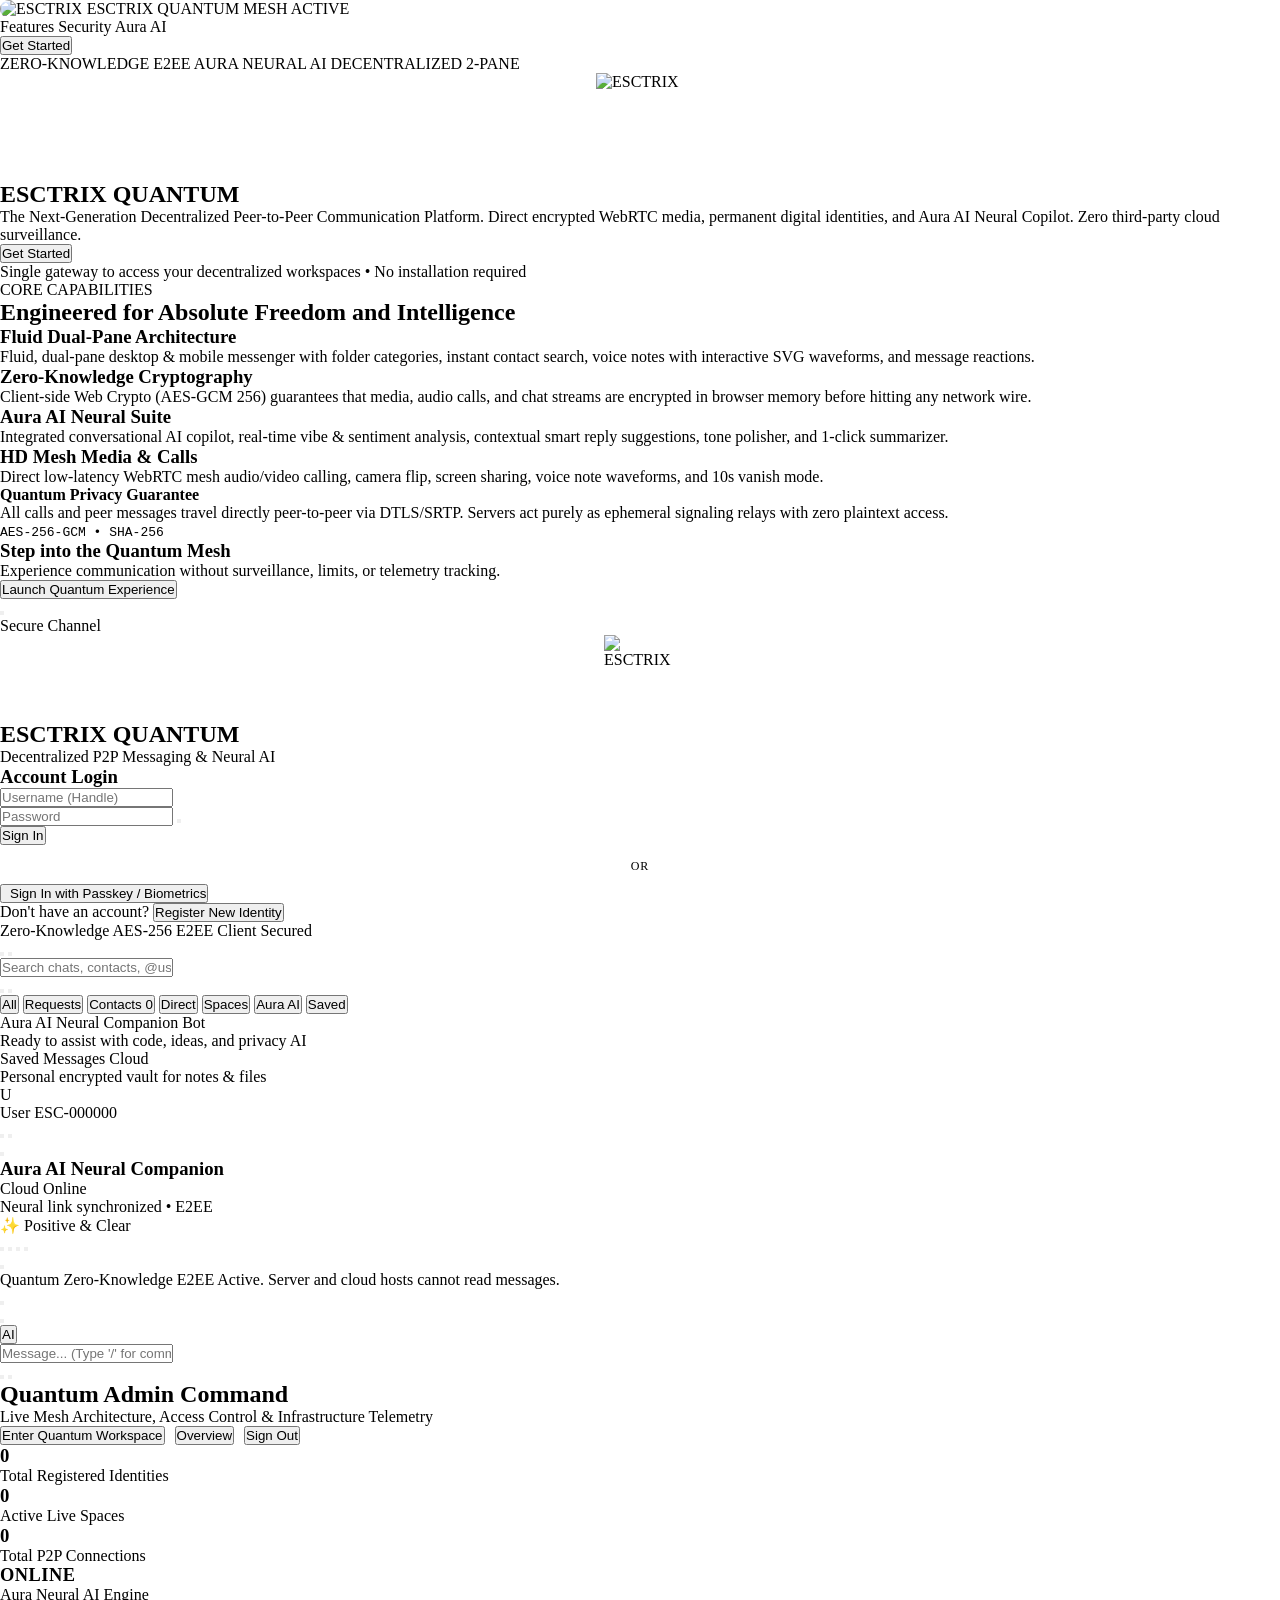
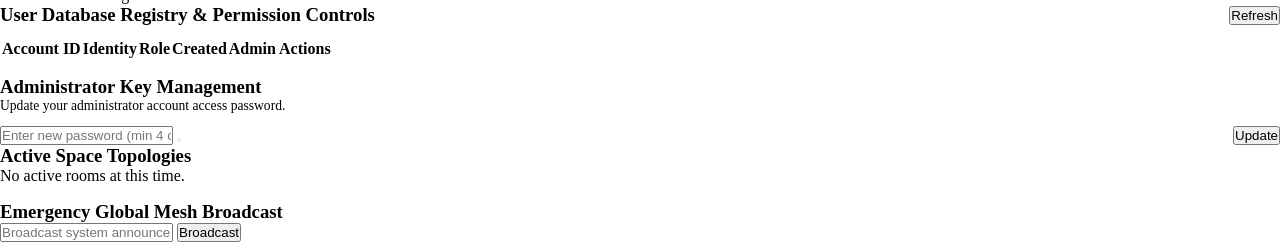
==== commit a69e9d82: "feat: production-ready connection resilience, message requests, real-time presence and delivery stat" ====
--- a/frontend/index.html
+++ b/frontend/index.html
@@ -280,12 +280,12 @@
         <!-- SCREEN 2: DUAL-PANE WORKSPACE SHELL        -->
         <!-- ══════════════════════════════════════════ -->
         <section id="dashboard-screen" class="screen">
-            <div class="quantum-shell telegram-shell glass-panel">
+            <div class="quantum-shell cyber-shell glass-panel">
 
                 <!-- ────────────────────────────────────── -->
                 <!-- LEFT PANE: WORKSPACE SIDEBAR           -->
                 <!-- ────────────────────────────────────── -->
-                <aside class="quantum-sidebar telegram-sidebar" id="telegram-sidebar">
+                <aside class="quantum-sidebar cyber-sidebar" id="quantum-sidebar">
                     <!-- Sidebar Top Header -->
                     <div class="sidebar-header">
                         <button id="drawer-open-btn" class="icon-btn-round" title="Profile & Settings">
@@ -310,8 +310,9 @@
                     </div>
 
                     <!-- Category Tabs (Workspace Folders) -->
-                    <div class="quantum-folder-tabs telegram-folder-tabs">
+                    <div class="quantum-folder-tabs cyber-folder-tabs">
                         <button class="folder-tab active" data-folder="all">All</button>
+                        <button class="folder-tab" data-folder="requests">Requests <span id="requests-count-badge" class="tab-count-badge hidden" style="background:var(--accent); color:#000;">0</span></button>
                         <button class="folder-tab" data-folder="contacts">Contacts <span id="contacts-count-badge" class="tab-count-badge">0</span></button>
                         <button class="folder-tab" data-folder="direct">Direct</button>
                         <button class="folder-tab" data-folder="spaces">Spaces</button>
@@ -398,7 +399,7 @@
                 <!-- ────────────────────────────────────── -->
                 <!-- RIGHT PANE: MAIN CHAT INTERFACE       -->
                 <!-- ────────────────────────────────────── -->
-                <main class="quantum-chat-pane telegram-chat-pane" id="telegram-chat-pane">
+                <main class="quantum-chat-pane cyber-chat-pane" id="quantum-chat-pane">
                     
                     <!-- Chat View Top Header -->
                     <header class="chat-pane-header">
@@ -458,9 +459,8 @@
                                         <i class="ph ph-user-circle"></i> <span>View Contact Profile</span>
                                     </button>
                                     <button id="menu-settings-btn" class="dropdown-item">
-                                        <i class="ph ph-gear-six"></i> <span>Settings & Profile</span>
+                                        <i class="ph ph-sliders"></i> <span>Chat Preferences</span>
                                     </button>
-                                    <div class="dropdown-divider" style="height:1px; background:var(--panel-border); margin:4px 0;"></div>
                                     <button id="menu-vanish-btn" class="dropdown-item">
                                         <i class="ph ph-ghost"></i> <span id="menu-vanish-label">Vanish Timer: Off</span>
                                     </button>
@@ -480,6 +480,21 @@
                             </div>
                         </div>
                     </header>
+
+                    <!-- In-Chat Message Request Notification Banner -->
+                    <div id="chat-request-banner" class="chat-request-banner hidden">
+                        <div class="chat-request-info">
+                            <i class="ph ph-shield-warning"></i>
+                            <div class="chat-request-text">
+                                <strong>Message Request:</strong>
+                                <span id="chat-request-msg">This user is not in your contacts. Accept to allow calls and read receipts.</span>
+                            </div>
+                        </div>
+                        <div class="chat-request-actions">
+                            <button id="chat-request-accept-btn" class="btn primary-btn btn-sm"><i class="ph ph-check"></i> Accept</button>
+                            <button id="chat-request-decline-btn" class="btn danger-btn btn-sm"><i class="ph ph-x"></i> Decline</button>
+                        </div>
+                    </div>
 
                     <!-- Chat Messages Stream -->
                     <div class="chat-messages-viewport" id="messages-viewport">
@@ -778,7 +793,7 @@
                 <button id="user-profile-close-btn" class="icon-btn-round"><i class="ph ph-x"></i></button>
             </div>
             
-            <div class="quantum-profile-card instagram-profile-card">
+            <div class="quantum-profile-card cyber-profile-card">
                 <div class="profile-avatar-halo" id="up-avatar-halo">
                     <div class="profile-avatar-main" id="up-avatar">U</div>
                 </div>
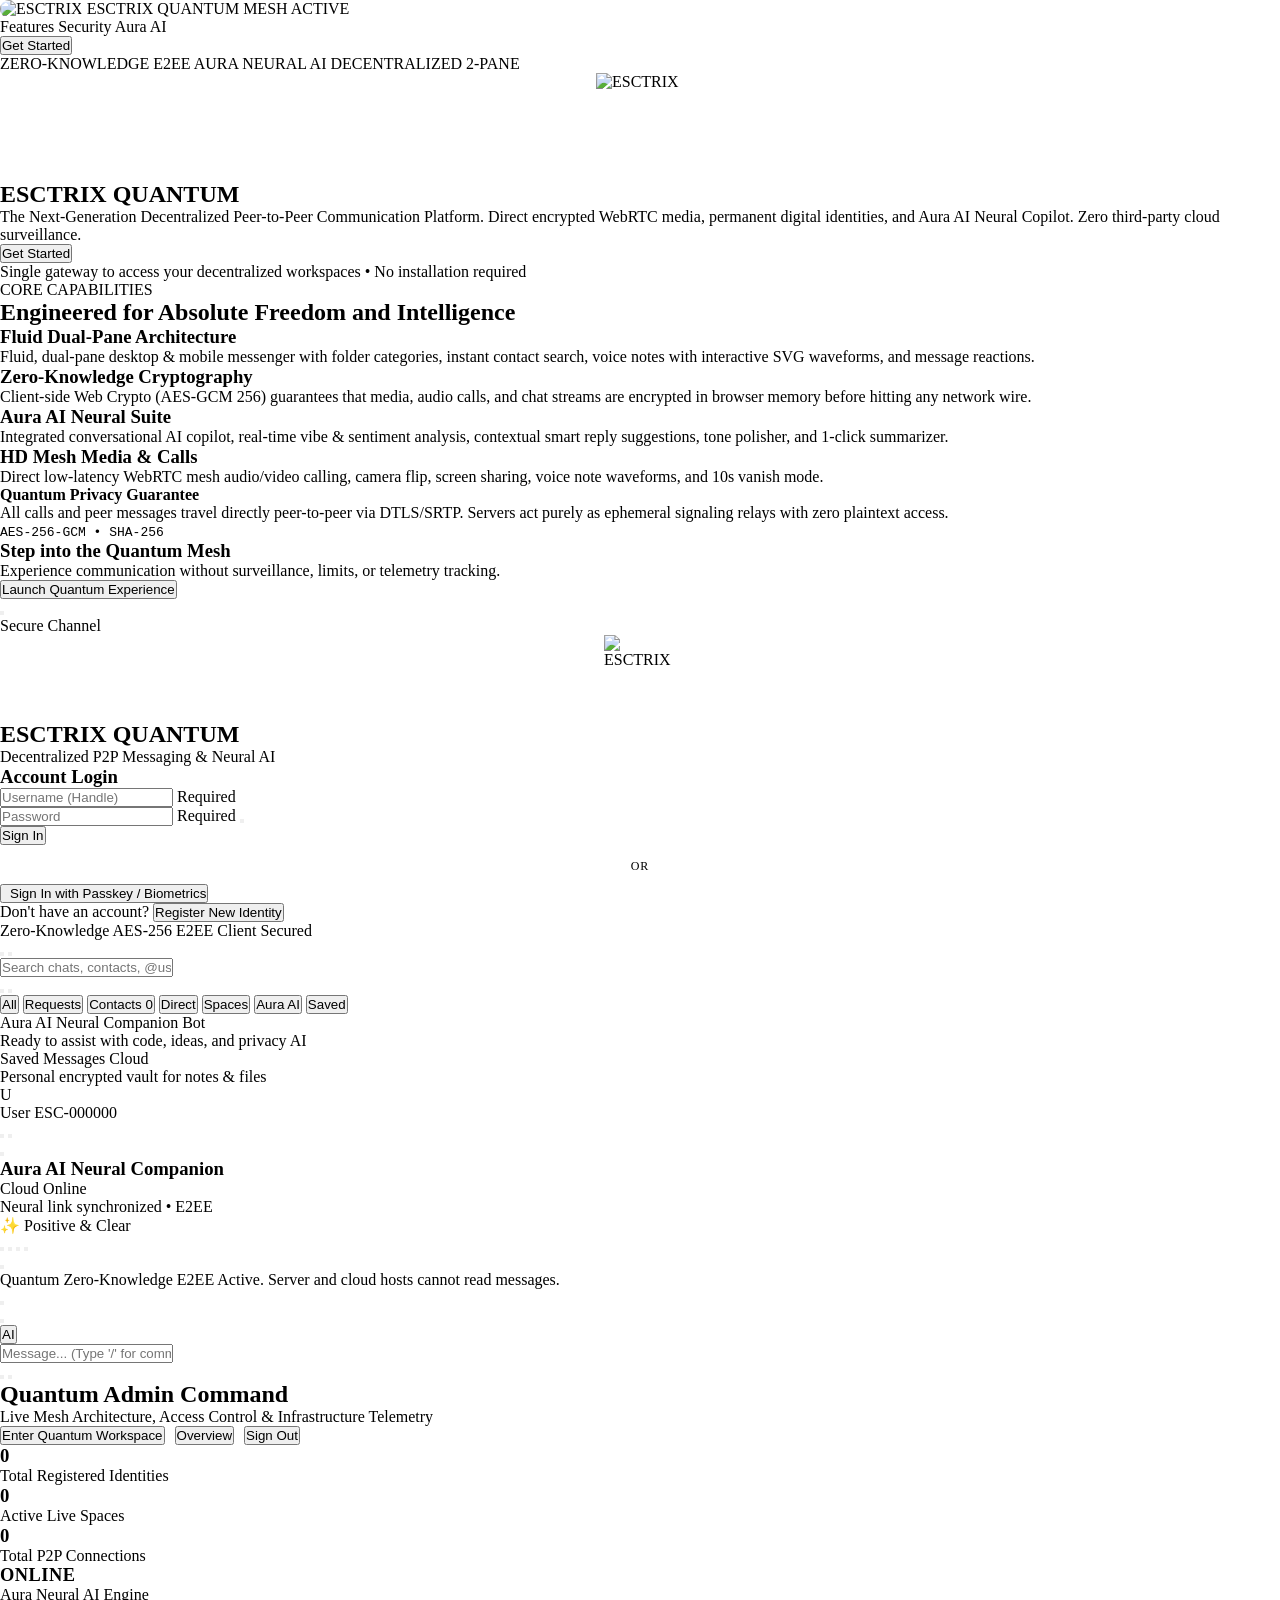
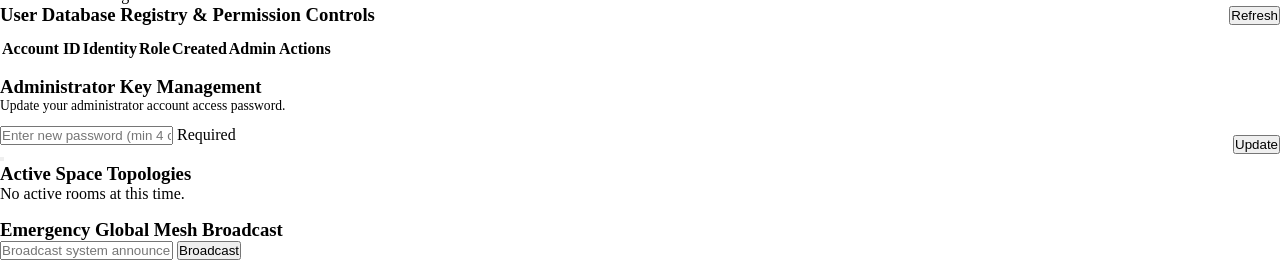
==== commit b3625a41: "feat: implement professional Executive Slate theme and capsule-morphism system for required fields" ====
--- a/frontend/index.html
+++ b/frontend/index.html
@@ -5,7 +5,7 @@
     <meta name="viewport" content="width=device-width, initial-scale=1.0, maximum-scale=1.0, user-scalable=no, viewport-fit=cover, interactive-widget=resizes-content">
     <title>ESCTRIX Quantum — Futuristic Decentralized P2P Messenger & AI Suite</title>
     <meta name="description" content="ESCTRIX Quantum: Futuristic decentralized peer-to-peer messaging, Zero-Knowledge E2EE, WebRTC audio/video calls, and Aura AI Neural Copilot.">
-    <meta name="theme-color" content="#070b14">
+    <meta name="theme-color" content="#f8fafc">
     <meta name="apple-mobile-web-app-capable" content="yes">
     <meta name="apple-mobile-web-app-status-bar-style" content="black-translucent">
 
@@ -228,19 +228,22 @@
                 <div class="auth-form-container">
                     <h3 id="auth-title">Account Login</h3>
 
-                    <div class="input-group" id="display-name-group" style="display:none;">
+                    <div class="input-group required-field" id="display-name-group" style="display:none;" data-required="true">
                         <i class="ph ph-identification-card input-icon"></i>
-                        <input type="text" id="auth-displayname" placeholder="Enter Display Name" autocomplete="off" class="text-input">
-                    </div>
-
-                    <div class="input-group">
+                        <input type="text" id="auth-displayname" placeholder="Enter Display Name" autocomplete="off" class="text-input" required>
+                        <span class="capsule-req-pill"><span class="capsule-req-dot"></span>Required</span>
+                    </div>
+
+                    <div class="input-group required-field" data-required="true">
                         <i class="ph ph-user input-icon" id="auth-user-icon"></i>
-                        <input type="text" id="auth-username" placeholder="Username (Handle)" autocomplete="off" class="text-input">
-                    </div>
-
-                    <div class="input-group pwd-input-group">
+                        <input type="text" id="auth-username" placeholder="Username (Handle)" autocomplete="off" class="text-input" required>
+                        <span class="capsule-req-pill"><span class="capsule-req-dot"></span>Required</span>
+                    </div>
+
+                    <div class="input-group pwd-input-group required-field" data-required="true">
                         <i class="ph ph-lock-key input-icon"></i>
-                        <input type="password" id="auth-password" placeholder="Password" autocomplete="off" class="text-input">
+                        <input type="password" id="auth-password" placeholder="Password" autocomplete="off" class="text-input" required>
+                        <span class="capsule-req-pill"><span class="capsule-req-dot"></span>Required</span>
                         <button type="button" id="auth-pwd-toggle" class="pwd-toggle-btn" title="Show/Hide Password" aria-label="Show or hide password">
                             <i class="ph ph-eye"></i>
                         </button>
@@ -753,7 +756,10 @@
                         <div class="admin-pwd-row" style="display:flex; gap:8px; align-items:center;">
                             <div class="input-group pwd-input-group" style="flex:1; margin-bottom:0;">
                                 <i class="ph ph-lock-key input-icon"></i>
-                                <input type="password" id="admin-new-password-input" placeholder="Enter new password (min 4 chars)..." class="text-input">
+                                <div class="input-group required-field" style="margin-bottom:0;" data-required="true">
+                                    <input type="password" id="admin-new-password-input" placeholder="Enter new password (min 4 chars)..." class="text-input" required>
+                                    <span class="capsule-req-pill"><span class="capsule-req-dot"></span>Required</span>
+                                </div>
                                 <button type="button" id="admin-pwd-toggle" class="pwd-toggle-btn" title="Show/Hide Password" aria-label="Show or hide password">
                                     <i class="ph ph-eye"></i>
                                 </button>
@@ -1044,7 +1050,7 @@
                             </button>
 
                             <button class="settings-hub-card" data-tab="privacy">
-                                <div class="hub-card-icon" style="background:linear-gradient(135deg, rgba(139,92,246,0.2), rgba(236,72,153,0.2)); color:#a855f7;">
+                                <div class="hub-card-icon" style="background:linear-gradient(135deg, rgba(37,99,235,0.2), rgba(6,182,212,0.2)); color:#0ea5e9;">
                                     <i class="ph ph-shield-check"></i>
                                 </div>
                                 <div class="hub-card-details">
@@ -1380,13 +1386,13 @@
                             </button>
                             <div class="settings-accordion-body">
                                 <div class="theme-grid" id="theme-suite-grid">
-                                    <div class="theme-card active" data-theme="cyber-obsidian">
+                                    <div class="theme-card active" data-theme="executive-slate">
                                         <div class="theme-swatch-preview">
-                                            <div class="theme-dot" style="background:#060a12;"></div>
-                                            <div class="theme-dot" style="background:#8b5cf6;"></div>
-                                            <div class="theme-dot" style="background:#06d6c7;"></div>
+                                            <div class="theme-dot" style="background:#080c14;"></div>
+                                            <div class="theme-dot" style="background:#2563eb;"></div>
+                                            <div class="theme-dot" style="background:#06b6d4;"></div>
                                         </div>
-                                        <span>Cyber Obsidian</span>
+                                        <span>Executive Slate</span>
                                     </div>
                                     <div class="theme-card" data-theme="midnight-titanium">
                                         <div class="theme-swatch-preview">
@@ -1396,6 +1402,14 @@
                                         </div>
                                         <span>Midnight Titanium</span>
                                     </div>
+                                    <div class="theme-card" data-theme="ai-nexus-light">
+                                        <div class="theme-swatch-preview">
+                                            <div class="theme-dot" style="background:#f8fafc;"></div>
+                                            <div class="theme-dot" style="background:#2563eb;"></div>
+                                            <div class="theme-dot" style="background:#0ea5e9;"></div>
+                                        </div>
+                                        <span>Nexus Light Pro</span>
+                                    </div>
                                     <div class="theme-card" data-theme="aurora-emerald">
                                         <div class="theme-swatch-preview">
                                             <div class="theme-dot" style="background:#03140f;"></div>
@@ -1404,26 +1418,18 @@
                                         </div>
                                         <span>Aurora Emerald</span>
                                     </div>
-                                    <div class="theme-card" data-theme="solar-cyberpunk">
-                                        <div class="theme-swatch-preview">
-                                            <div class="theme-dot" style="background:#0f0a14;"></div>
-                                            <div class="theme-dot" style="background:#ec4899;"></div>
-                                            <div class="theme-dot" style="background:#f59e0b;"></div>
-                                        </div>
-                                        <span>Solar Cyberpunk</span>
-                                    </div>
                                     <div class="theme-card" data-theme="oled-pitch">
                                         <div class="theme-swatch-preview">
                                             <div class="theme-dot" style="background:#000000;"></div>
-                                            <div class="theme-dot" style="background:#a855f7;"></div>
-                                            <div class="theme-dot" style="background:#06d6c7;"></div>
+                                            <div class="theme-dot" style="background:#38bdf8;"></div>
+                                            <div class="theme-dot" style="background:#06b6d4;"></div>
                                         </div>
-                                        <span>OLED Pitch</span>
+                                        <span>OLED Studio Black</span>
                                     </div>
                                     <div class="theme-card" data-theme="nebula-frost">
                                         <div class="theme-swatch-preview">
-                                            <div class="theme-dot" style="background:#0e1626;"></div>
-                                            <div class="theme-dot" style="background:#6366f1;"></div>
+                                            <div class="theme-dot" style="background:#0b1526;"></div>
+                                            <div class="theme-dot" style="background:#0284c7;"></div>
                                             <div class="theme-dot" style="background:#38bdf8;"></div>
                                         </div>
                                         <span>Nebula Frost</span>
@@ -1704,7 +1710,7 @@
 
                                 <div class="settings-form-group">
                                     <label>Subject / Topic</label>
-                                    <input type="text" id="support-request-subject" class="text-input" placeholder="e.g. Help with video calling over mobile network">
+                                    <input type="text" id="support-request-subject" class="text-input" placeholder="e.g. Help with video calling over mobile network" required>
                                 </div>
 
                                 <div class="settings-form-group">
@@ -1724,7 +1730,7 @@
                         <div class="settings-accordion-item">
                             <button class="settings-accordion-header" type="button">
                                 <div class="acc-header-left">
-                                    <i class="ph ph-book-open acc-icon" style="color:#a855f7;"></i>
+                                    <i class="ph ph-book-open acc-icon" style="color:#0ea5e9;"></i>
                                     <div class="acc-titles">
                                         <strong>Frequently Asked Questions</strong>
                                         <span class="acc-desc">Instant answers to common platform questions</span>
@@ -1850,9 +1856,10 @@
             <!-- Host Setup View -->
             <div id="host-setup" class="space-tab-pane">
                 <p class="muted">Start a secure peer-to-peer room with custom name & PIN.</p>
-                <div class="input-group" style="margin-top:14px;">
+                <div class="input-group required-field" style="margin-top:14px;" data-required="true">
                     <i class="ph ph-text-t input-icon"></i>
-                    <input type="text" id="host-space-name" placeholder="Space Name (e.g. CyberRoom)" autocomplete="off" class="text-input">
+                    <input type="text" id="host-space-name" placeholder="Space Name (e.g. CyberRoom)" autocomplete="off" class="text-input" required>
+                    <span class="capsule-req-pill"><span class="capsule-req-dot"></span>Required</span>
                 </div>
                 <div class="input-group">
                     <i class="ph ph-key input-icon"></i>
@@ -1884,9 +1891,10 @@
             <!-- Join Space View -->
             <div id="client-setup" class="space-tab-pane" style="display:none;">
                 <p class="muted">Enter space name or peer account handle to join.</p>
-                <div class="input-group" style="margin-top:14px;">
+                <div class="input-group required-field" style="margin-top:14px;" data-required="true">
                     <i class="ph ph-users input-icon"></i>
-                    <input type="text" id="join-space-name" placeholder="Space Name or Account ID" autocomplete="off" class="text-input">
+                    <input type="text" id="join-space-name" placeholder="Space Name or Account ID" autocomplete="off" class="text-input" required>
+                    <span class="capsule-req-pill"><span class="capsule-req-dot"></span>Required</span>
                 </div>
                 <div class="input-group">
                     <i class="ph ph-key input-icon"></i>
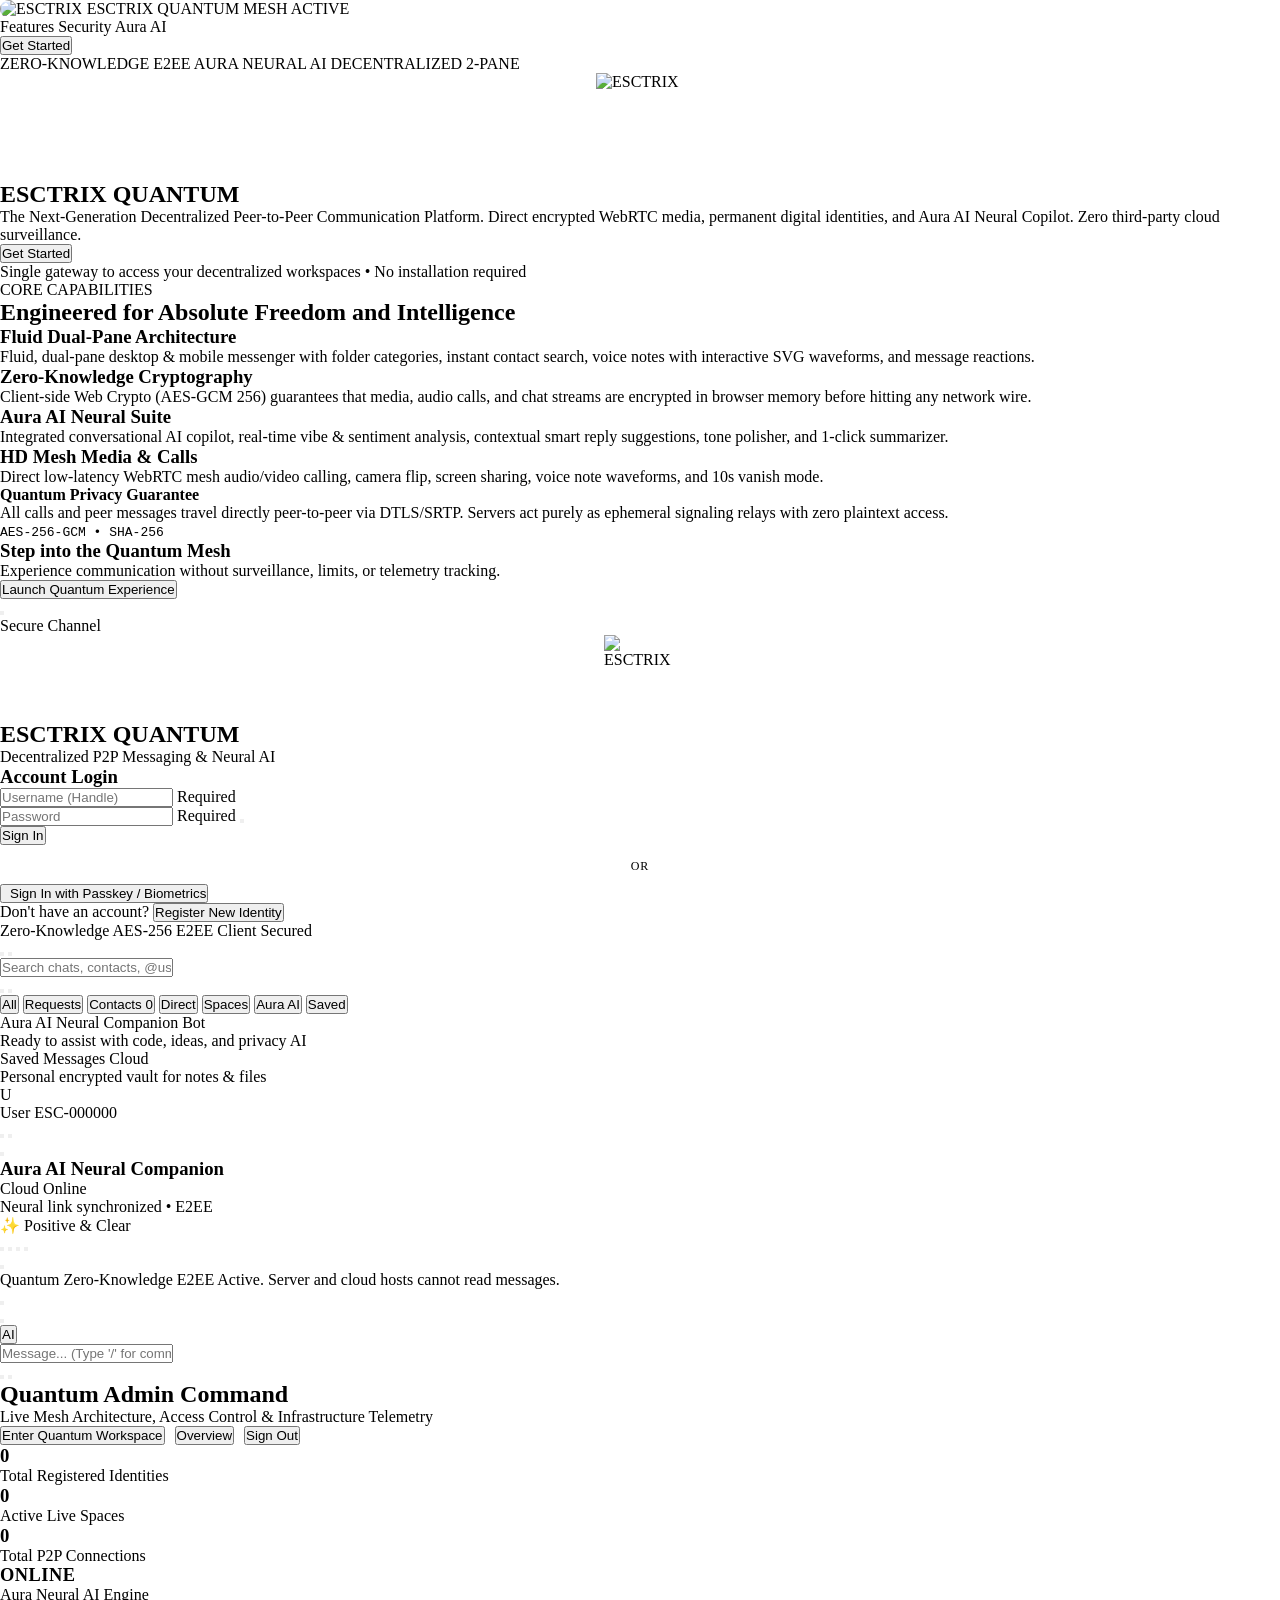
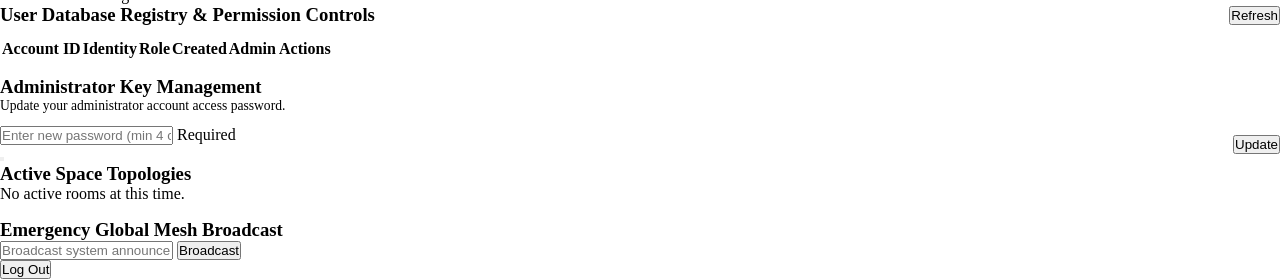
==== commit a18d2892: "feat: implement luxurious Creamy Alabaster white theme with capsule-morphism for required fields" ====
--- a/frontend/index.html
+++ b/frontend/index.html
@@ -1,11 +1,11 @@
 <!DOCTYPE html>
-<html lang="en">
+<html lang="en" data-theme="creamy-alabaster">
 <head>
     <meta charset="UTF-8">
     <meta name="viewport" content="width=device-width, initial-scale=1.0, maximum-scale=1.0, user-scalable=no, viewport-fit=cover, interactive-widget=resizes-content">
     <title>ESCTRIX Quantum — Futuristic Decentralized P2P Messenger & AI Suite</title>
     <meta name="description" content="ESCTRIX Quantum: Futuristic decentralized peer-to-peer messaging, Zero-Knowledge E2EE, WebRTC audio/video calls, and Aura AI Neural Copilot.">
-    <meta name="theme-color" content="#f8fafc">
+    <meta name="theme-color" content="#faf8f5">
     <meta name="apple-mobile-web-app-capable" content="yes">
     <meta name="apple-mobile-web-app-status-bar-style" content="black-translucent">
 
@@ -23,12 +23,12 @@
     <meta name="twitter:description" content="Decentralized peer-to-peer messaging platform with Zero-Knowledge E2EE, WebRTC mesh media, and Aura AI Neural Copilot.">
     <meta name="twitter:image" content="https://esctrix.onrender.com/static/logo.png">
 
-    <link rel="stylesheet" href="/static/css/style.css?v=2.3.0">
+    <link rel="stylesheet" href="/static/css/style.css?v=2.3.1">
     <link rel="manifest" href="/manifest.json">
     <script>
-        /* ── Automated Self-Healing Cache Cleaner (Purges stale PWA cache on load) ── */
+        /* ── Automated Self-Healing Cache Cleaner & Theme Initialization ── */
         (function() {
-            var CURRENT_VER = '2.3.0-quantum';
+            var CURRENT_VER = '2.3.1-creamy';
             var lastVer = localStorage.getItem('esctrix_cache_ver');
             if (lastVer !== CURRENT_VER) {
                 localStorage.setItem('esctrix_cache_ver', CURRENT_VER);
@@ -42,6 +42,14 @@
                         regs.forEach(function(r) { r.unregister(); });
                     });
                 }
+            }
+            // Ensure default theme is creamy-alabaster for fresh or migrated sessions
+            var savedTheme = localStorage.getItem('esctrix_theme');
+            if (!savedTheme || savedTheme === 'cyber-obsidian' || savedTheme === 'executive-slate' || savedTheme === 'quantum-dark') {
+                localStorage.setItem('esctrix_theme', 'creamy-alabaster');
+                document.documentElement.setAttribute('data-theme', 'creamy-alabaster');
+            } else {
+                document.documentElement.setAttribute('data-theme', savedTheme);
             }
         })();
     </script>
@@ -254,9 +262,9 @@
                     </button>
 
                     <div class="auth-divider" style="display:flex; align-items:center; margin:14px 0 10px; color:var(--text-muted); font-size:0.75rem; text-transform:uppercase; letter-spacing:1px;">
-                        <span style="flex:1; height:1px; background:rgba(255,255,255,0.08); margin-right:8px;"></span>
+                        <span style="flex:1; height:1px; background:var(--panel-border); margin-right:8px;"></span>
                         <span>OR</span>
-                        <span style="flex:1; height:1px; background:rgba(255,255,255,0.08); margin-left:8px;"></span>
+                        <span style="flex:1; height:1px; background:var(--panel-border); margin-left:8px;"></span>
                     </div>
 
                     <button type="button" id="passkey-login-btn" class="btn secondary-btn full-width" style="display:flex; align-items:center; justify-content:center; gap:8px;">
@@ -1386,12 +1394,56 @@
                             </button>
                             <div class="settings-accordion-body">
                                 <div class="theme-grid" id="theme-suite-grid">
-                                    <div class="theme-card active" data-theme="executive-slate">
+                                    <div class="theme-card active" data-theme="creamy-alabaster">
+                                        <div class="theme-swatch-preview">
+                                            <div class="theme-dot" style="background:#faf8f5;"></div>
+                                            <div class="theme-dot" style="background:#2563eb;"></div>
+                                            <div class="theme-dot" style="background:#fde68a;"></div>
+                                        </div>
+                                        <span>Creamy Alabaster</span>
+                                    </div>
+                                    <div class="theme-card" data-theme="pearl-white">
+                                        <div class="theme-swatch-preview">
+                                            <div class="theme-dot" style="background:#ffffff;"></div>
+                                            <div class="theme-dot" style="background:#2563eb;"></div>
+                                            <div class="theme-dot" style="background:#0284c7;"></div>
+                                        </div>
+                                        <span>Pure Pearl White</span>
+                                    </div>
+                                    <div class="theme-card" data-theme="warm-cashmere">
+                                        <div class="theme-swatch-preview">
+                                            <div class="theme-dot" style="background:#f5f2eb;"></div>
+                                            <div class="theme-dot" style="background:#d97706;"></div>
+                                            <div class="theme-dot" style="background:#0284c7;"></div>
+                                        </div>
+                                        <span>Warm Cashmere</span>
+                                    </div>
+                                    <div class="theme-card" data-theme="executive-slate">
                                         <div class="theme-swatch-preview">
                                             <div class="theme-dot" style="background:#080c14;"></div>
                                             <div class="theme-dot" style="background:#2563eb;"></div>
                                             <div class="theme-dot" style="background:#06b6d4;"></div>
                                         </div>
+                                        <span>Executive Slate</span>
+                                    </div>
+                                    <div class="theme-card" data-theme="midnight-titanium">
+                                        <div class="theme-swatch-preview">
+                                            <div class="theme-dot" style="background:#090e17;"></div>
+                                            <div class="theme-dot" style="background:#3b82f6;"></div>
+                                            <div class="theme-dot" style="background:#38bdf8;"></div>
+                                        </div>
+                                        <span>Midnight Titanium</span>
+                                    </div>
+                                    <div class="theme-card" data-theme="oled-pitch">
+                                        <div class="theme-swatch-preview">
+                                            <div class="theme-dot" style="background:#000000;"></div>
+                                            <div class="theme-dot" style="background:#38bdf8;"></div>
+                                            <div class="theme-dot" style="background:#06b6d4;"></div>
+                                        </div>
+                                        <span>OLED Studio Black</span>
+                                    </div>
+                                </div>
+                            </div>
                                         <span>Executive Slate</span>
                                     </div>
                                     <div class="theme-card" data-theme="midnight-titanium">
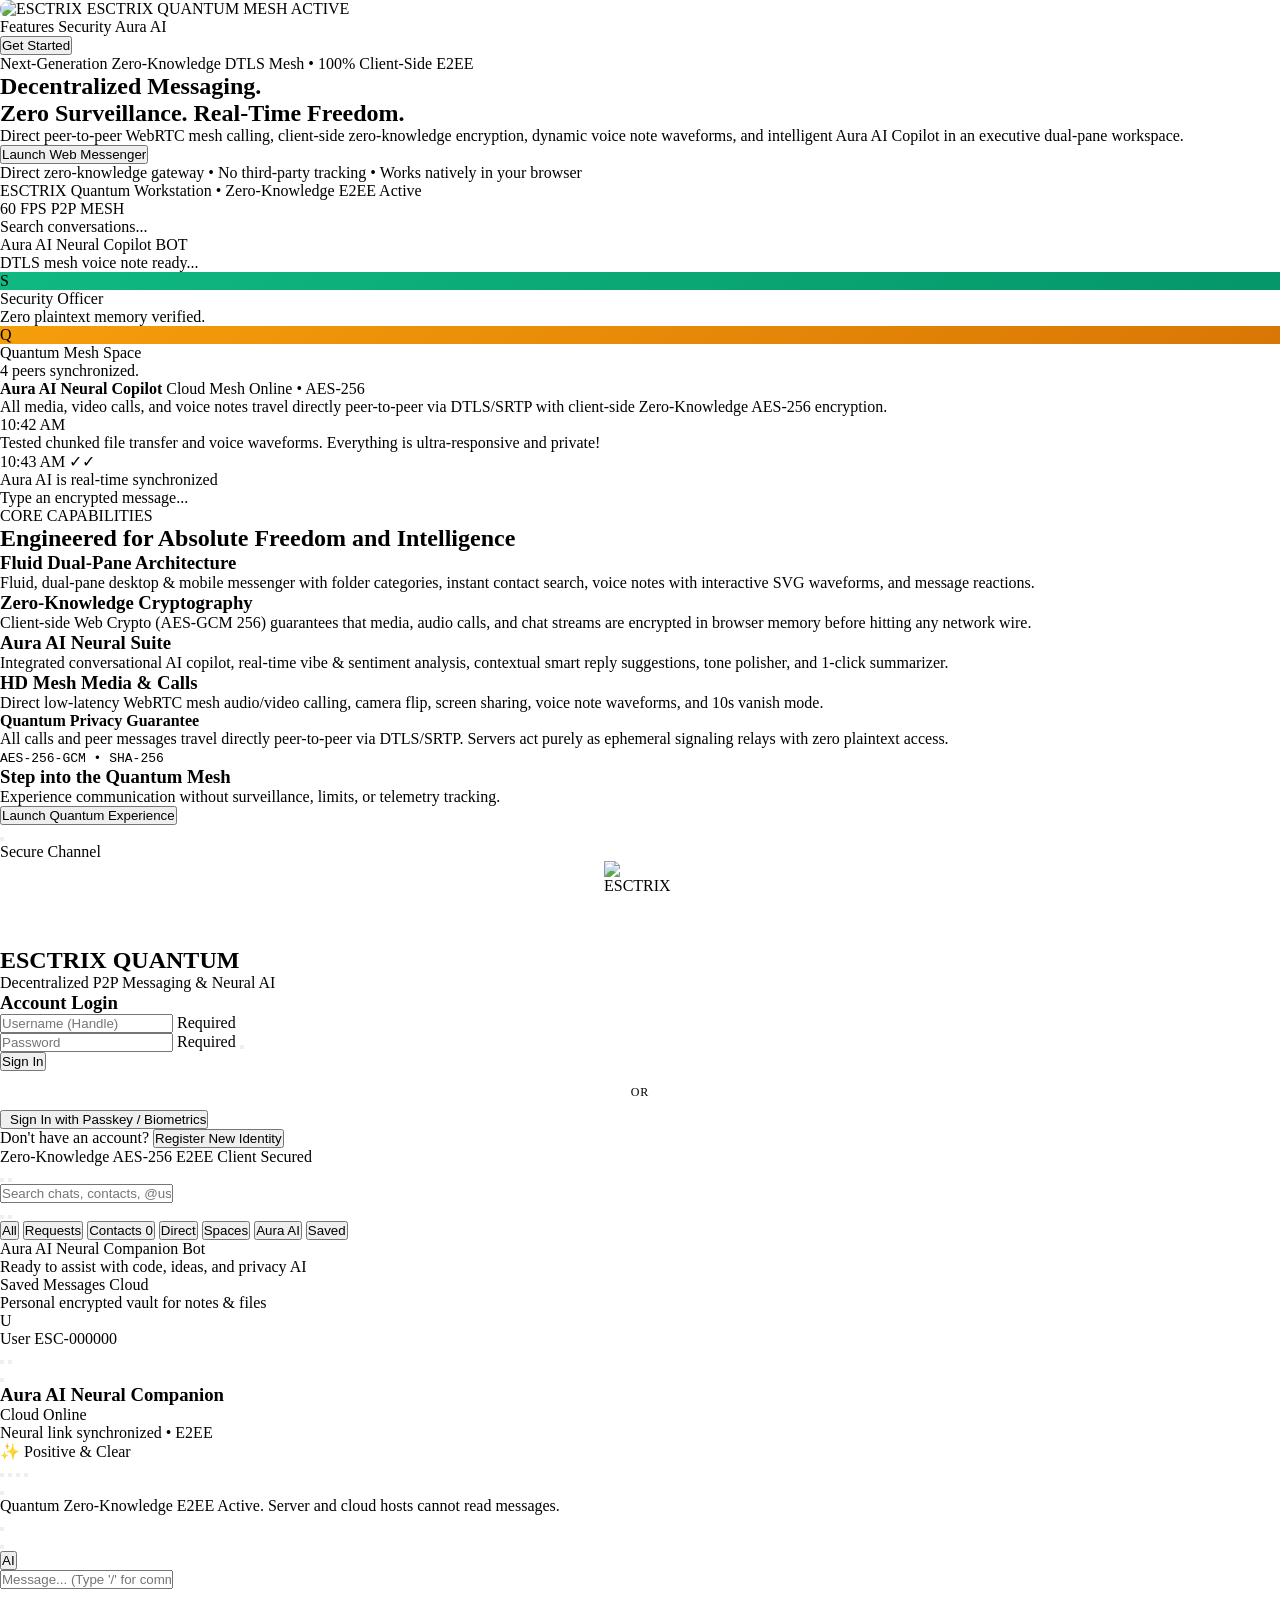
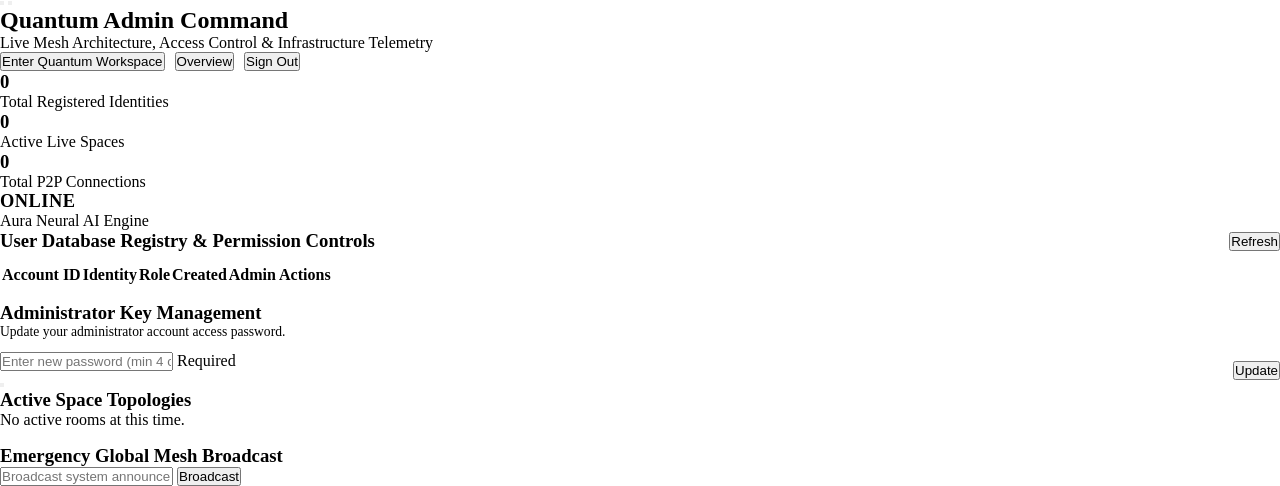
==== commit 9e4dc32f: "feat: complete luxury Linear and Apple design overhaul with interactive app preview and subtle capsu" ====
--- a/frontend/index.html
+++ b/frontend/index.html
@@ -23,12 +23,12 @@
     <meta name="twitter:description" content="Decentralized peer-to-peer messaging platform with Zero-Knowledge E2EE, WebRTC mesh media, and Aura AI Neural Copilot.">
     <meta name="twitter:image" content="https://esctrix.onrender.com/static/logo.png">
 
-    <link rel="stylesheet" href="/static/css/style.css?v=2.3.1">
+    <link rel="stylesheet" href="/static/css/style.css?v=2.4.0">
     <link rel="manifest" href="/manifest.json">
     <script>
         /* ── Automated Self-Healing Cache Cleaner & Theme Initialization ── */
         (function() {
-            var CURRENT_VER = '2.3.1-creamy';
+            var CURRENT_VER = '2.4.0-linear-luxury';
             var lastVer = localStorage.getItem('esctrix_cache_ver');
             if (lastVer !== CURRENT_VER) {
                 localStorage.setItem('esctrix_cache_ver', CURRENT_VER);
@@ -116,30 +116,27 @@
                     </div>
                 </header>
 
-                <!-- Hero Section -->
+                <!-- Hero Section (Linear & Apple Style) -->
                 <div class="intro-hero-top">
-                    <div class="intro-badge-row">
-                        <span class="intro-pill-badge"><i class="ph ph-shield-check"></i> ZERO-KNOWLEDGE E2EE</span>
-                        <span class="intro-pill-badge"><i class="ph ph-sparkle"></i> AURA NEURAL AI</span>
-                        <span class="intro-pill-badge"><i class="ph ph-layout"></i> DECENTRALIZED 2-PANE</span>
-                    </div>
-
-                    <div class="intro-logo-halo">
-                        <img src="/static/logo.png" alt="ESCTRIX" class="intro-logo-img">
-                    </div>
-
-                    <h1 class="intro-title">ESCTRIX <span class="quantum-gradient-text">QUANTUM</span></h1>
-                    <p class="intro-subtitle">
-                        The Next-Generation Decentralized Peer-to-Peer Communication Platform.
-                        Direct encrypted WebRTC media, permanent digital identities, and Aura AI Neural Copilot.
-                        Zero third-party cloud surveillance.
+                    <div class="hero-announcement-pill">
+                        <span class="presence-dot online"></span>
+                        <span class="announcement-text">Next-Generation Zero-Knowledge DTLS Mesh • 100% Client-Side E2EE</span>
+                    </div>
+
+                    <h1 class="hero-headline">
+                        Decentralized Messaging.<br>
+                        <span class="hero-highlight-gradient">Zero Surveillance. Real-Time Freedom.</span>
+                    </h1>
+
+                    <p class="hero-lead-text">
+                        Direct peer-to-peer WebRTC mesh calling, client-side zero-knowledge encryption, dynamic voice note waveforms, and intelligent Aura AI Copilot in an executive dual-pane workspace.
                     </p>
 
                     <!-- Active User Identity Card (Shown dynamically if authenticated) -->
                     <div id="intro-user-card" class="intro-user-card hidden">
                         <div class="intro-user-avatar" id="intro-user-avatar">U</div>
                         <div class="intro-user-meta">
-                            <div class="intro-user-welcome">Active Identity Detected: <strong id="intro-user-displayname">User</strong> (<span id="intro-user-handle">@username</span>)</div>
+                            <div class="intro-user-welcome">Active Identity: <strong id="intro-user-displayname">User</strong> (<span id="intro-user-handle">@username</span>)</div>
                             <div class="intro-user-sub">Account ID: <code id="intro-user-accountid">ESC-000000</code> • Session Synchronized</div>
                         </div>
                     </div>
@@ -147,13 +144,105 @@
                     <!-- Main Gateway Action Group -->
                     <div class="intro-action-group">
                         <button id="intro-get-started-btn" class="btn primary-btn intro-btn-cta">
-                            <i class="ph ph-rocket-launch"></i> <span id="intro-btn-label">Get Started</span>
+                            <i class="ph ph-arrow-right"></i> <span id="intro-btn-label">Launch Web Messenger</span>
                         </button>
-                        <button id="intro-switch-account-btn" class="btn ghost-btn hidden" style="font-size:0.85rem;">
+                        <button id="intro-switch-account-btn" class="btn ghost-btn hidden" style="font-size:0.88rem;">
                             <i class="ph ph-arrows-left-right"></i> Switch Identity
                         </button>
                     </div>
-                    <p class="intro-footnote">Single gateway to access your decentralized workspaces • No installation required</p>
+                    <p class="intro-footnote">Direct zero-knowledge gateway • No third-party tracking • Works natively in your browser</p>
+
+                    <!-- Linear-Style Interactive App Preview Mockup Window -->
+                    <div class="hero-app-mockup" id="hero-app-mockup" title="Click to launch ESCTRIX messenger">
+                        <div class="mockup-window-header">
+                            <div class="mockup-window-dots">
+                                <span class="dot dot-close"></span>
+                                <span class="dot dot-minimize"></span>
+                                <span class="dot dot-expand"></span>
+                            </div>
+                            <div class="mockup-window-title">
+                                <i class="ph ph-shield-check" style="color:var(--primary);"></i> ESCTRIX Quantum Workstation • Zero-Knowledge E2EE Active
+                            </div>
+                            <div class="mockup-window-badge">
+                                <span class="presence-dot online"></span> 60 FPS P2P MESH
+                            </div>
+                        </div>
+
+                        <div class="mockup-window-body">
+                            <!-- Mockup Sidebar -->
+                            <div class="mockup-sidebar">
+                                <div class="mockup-search-pill">
+                                    <i class="ph ph-magnifying-glass"></i> Search conversations...
+                                </div>
+                                <div class="mockup-thread-item active">
+                                    <div class="mockup-avatar" style="background:linear-gradient(135deg, #2563eb, #0284c7);">
+                                        <i class="ph ph-sparkle"></i>
+                                    </div>
+                                    <div class="mockup-thread-meta">
+                                        <div class="mockup-thread-name">Aura AI Neural Copilot <span class="mockup-tag">BOT</span></div>
+                                        <div class="mockup-thread-preview">DTLS mesh voice note ready...</div>
+                                    </div>
+                                </div>
+                                <div class="mockup-thread-item">
+                                    <div class="mockup-avatar" style="background:linear-gradient(135deg, #10b981, #059669);">S</div>
+                                    <div class="mockup-thread-meta">
+                                        <div class="mockup-thread-name">Security Officer</div>
+                                        <div class="mockup-thread-preview">Zero plaintext memory verified.</div>
+                                    </div>
+                                </div>
+                                <div class="mockup-thread-item">
+                                    <div class="mockup-avatar" style="background:linear-gradient(135deg, #f59e0b, #d97706);">Q</div>
+                                    <div class="mockup-thread-meta">
+                                        <div class="mockup-thread-name">Quantum Mesh Space</div>
+                                        <div class="mockup-thread-preview">4 peers synchronized.</div>
+                                    </div>
+                                </div>
+                            </div>
+
+                            <!-- Mockup Chat Pane -->
+                            <div class="mockup-chat-pane">
+                                <div class="mockup-chat-header">
+                                    <div class="mockup-chat-header-info">
+                                        <strong>Aura AI Neural Copilot</strong>
+                                        <span class="mockup-status-sub"><span class="presence-dot online"></span> Cloud Mesh Online • AES-256</span>
+                                    </div>
+                                    <div class="mockup-header-actions">
+                                        <span class="mockup-icon-btn"><i class="ph ph-phone"></i></span>
+                                        <span class="mockup-icon-btn"><i class="ph ph-video-camera"></i></span>
+                                        <span class="mockup-icon-btn"><i class="ph ph-shield-check"></i></span>
+                                    </div>
+                                </div>
+
+                                <div class="mockup-messages">
+                                    <div class="mockup-msg mockup-received">
+                                        All media, video calls, and voice notes travel directly peer-to-peer via DTLS/SRTP with client-side Zero-Knowledge AES-256 encryption.
+                                        <div class="mockup-msg-time">10:42 AM</div>
+                                    </div>
+                                    <div class="mockup-msg mockup-sent">
+                                        Tested chunked file transfer and voice waveforms. Everything is ultra-responsive and private!
+                                        <div class="mockup-msg-time">10:43 AM <span class="mockup-ticks">✓✓</span></div>
+                                    </div>
+                                    <div class="mockup-typing-pill">
+                                        <span class="typing-dot"></span><span class="typing-dot"></span><span class="typing-dot"></span>
+                                        <span>Aura AI is real-time synchronized</span>
+                                    </div>
+                                </div>
+
+                                <div class="mockup-composer">
+                                    <div class="mockup-composer-input">
+                                        <i class="ph ph-paperclip"></i>
+                                        <span>Type an encrypted message...</span>
+                                    </div>
+                                    <div class="mockup-composer-btn">
+                                        <i class="ph ph-microphone"></i>
+                                    </div>
+                                    <div class="mockup-composer-btn primary">
+                                        <i class="ph ph-paper-plane-right"></i>
+                                    </div>
+                                </div>
+                            </div>
+                        </div>
+                    </div>
                 </div>
 
                 <!-- Features Showcase Grid -->
@@ -1444,50 +1533,6 @@
                                     </div>
                                 </div>
                             </div>
-                                        <span>Executive Slate</span>
-                                    </div>
-                                    <div class="theme-card" data-theme="midnight-titanium">
-                                        <div class="theme-swatch-preview">
-                                            <div class="theme-dot" style="background:#090e17;"></div>
-                                            <div class="theme-dot" style="background:#3b82f6;"></div>
-                                            <div class="theme-dot" style="background:#38bdf8;"></div>
-                                        </div>
-                                        <span>Midnight Titanium</span>
-                                    </div>
-                                    <div class="theme-card" data-theme="ai-nexus-light">
-                                        <div class="theme-swatch-preview">
-                                            <div class="theme-dot" style="background:#f8fafc;"></div>
-                                            <div class="theme-dot" style="background:#2563eb;"></div>
-                                            <div class="theme-dot" style="background:#0ea5e9;"></div>
-                                        </div>
-                                        <span>Nexus Light Pro</span>
-                                    </div>
-                                    <div class="theme-card" data-theme="aurora-emerald">
-                                        <div class="theme-swatch-preview">
-                                            <div class="theme-dot" style="background:#03140f;"></div>
-                                            <div class="theme-dot" style="background:#10b981;"></div>
-                                            <div class="theme-dot" style="background:#34d399;"></div>
-                                        </div>
-                                        <span>Aurora Emerald</span>
-                                    </div>
-                                    <div class="theme-card" data-theme="oled-pitch">
-                                        <div class="theme-swatch-preview">
-                                            <div class="theme-dot" style="background:#000000;"></div>
-                                            <div class="theme-dot" style="background:#38bdf8;"></div>
-                                            <div class="theme-dot" style="background:#06b6d4;"></div>
-                                        </div>
-                                        <span>OLED Studio Black</span>
-                                    </div>
-                                    <div class="theme-card" data-theme="nebula-frost">
-                                        <div class="theme-swatch-preview">
-                                            <div class="theme-dot" style="background:#0b1526;"></div>
-                                            <div class="theme-dot" style="background:#0284c7;"></div>
-                                            <div class="theme-dot" style="background:#38bdf8;"></div>
-                                        </div>
-                                        <span>Nebula Frost</span>
-                                    </div>
-                                </div>
-                            </div>
                         </div>
 
                         <!-- Accordion Option 2: Chat Wallpapers -->
